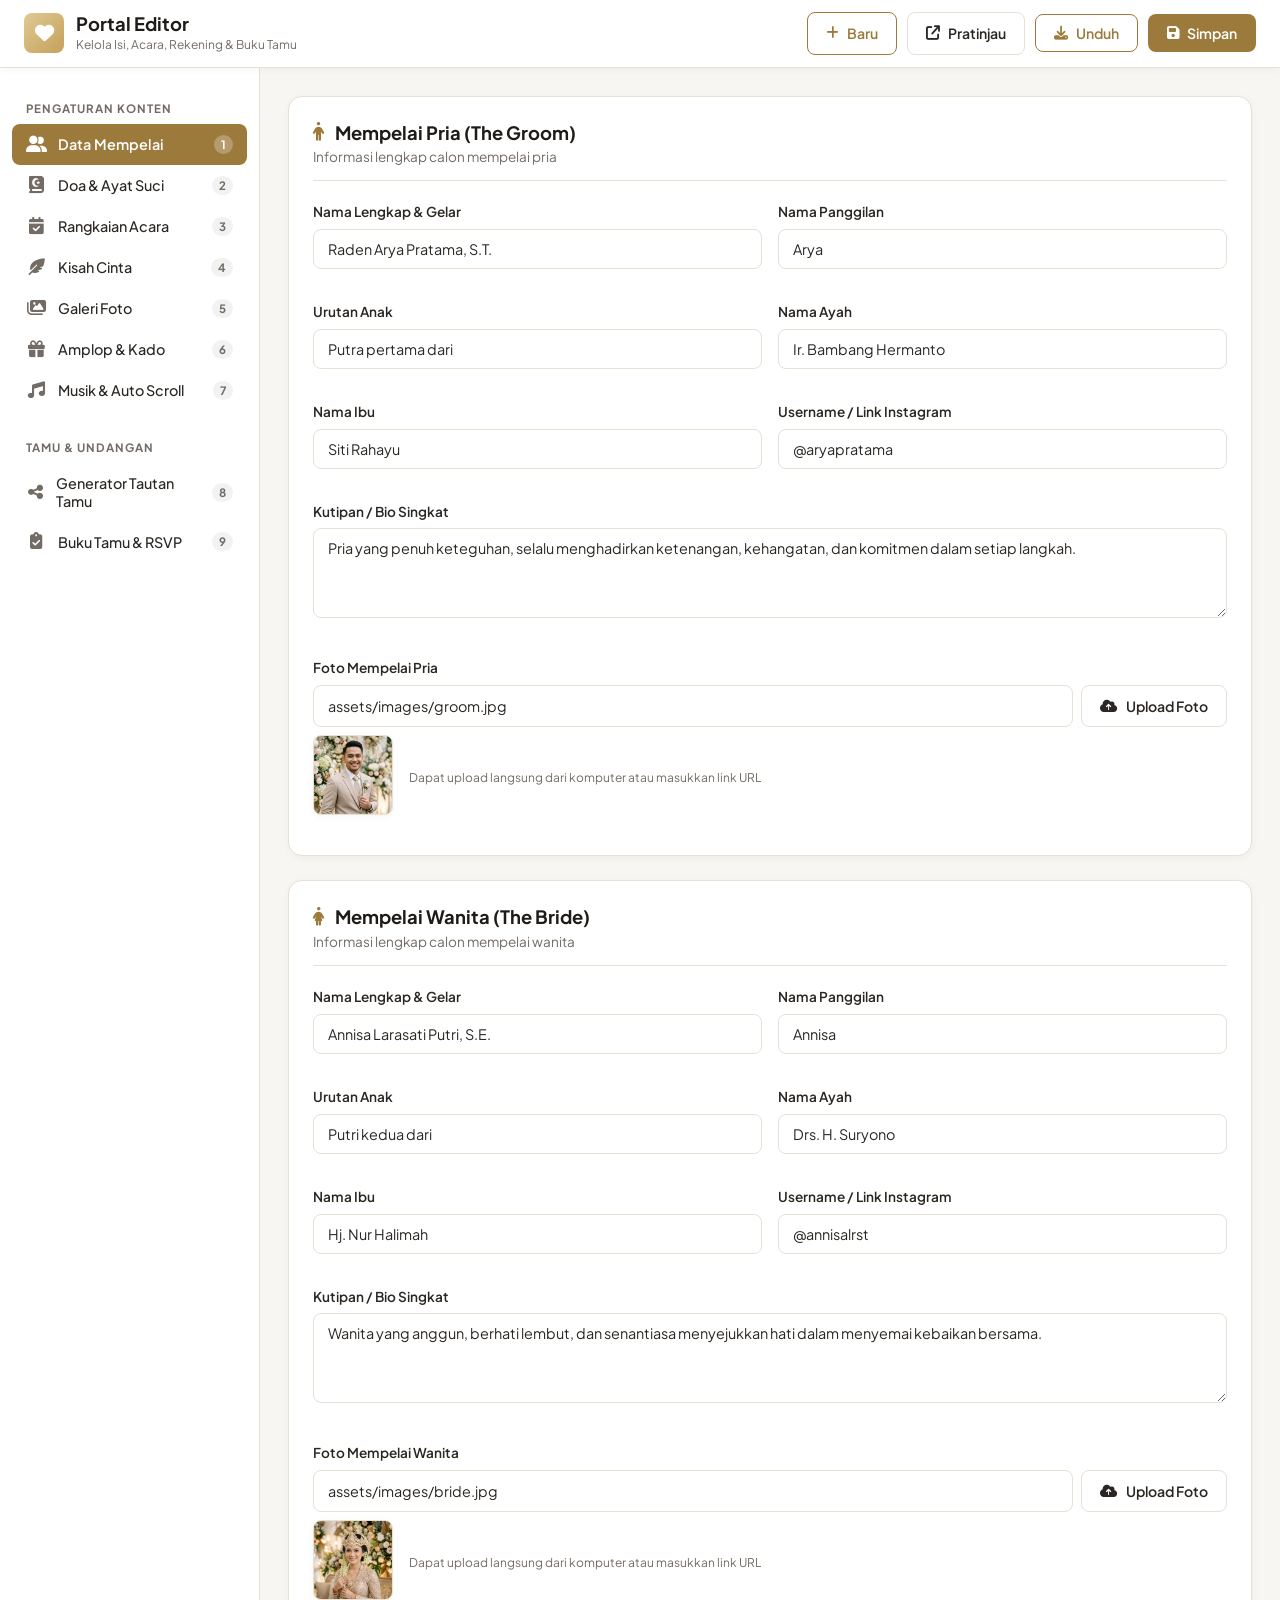
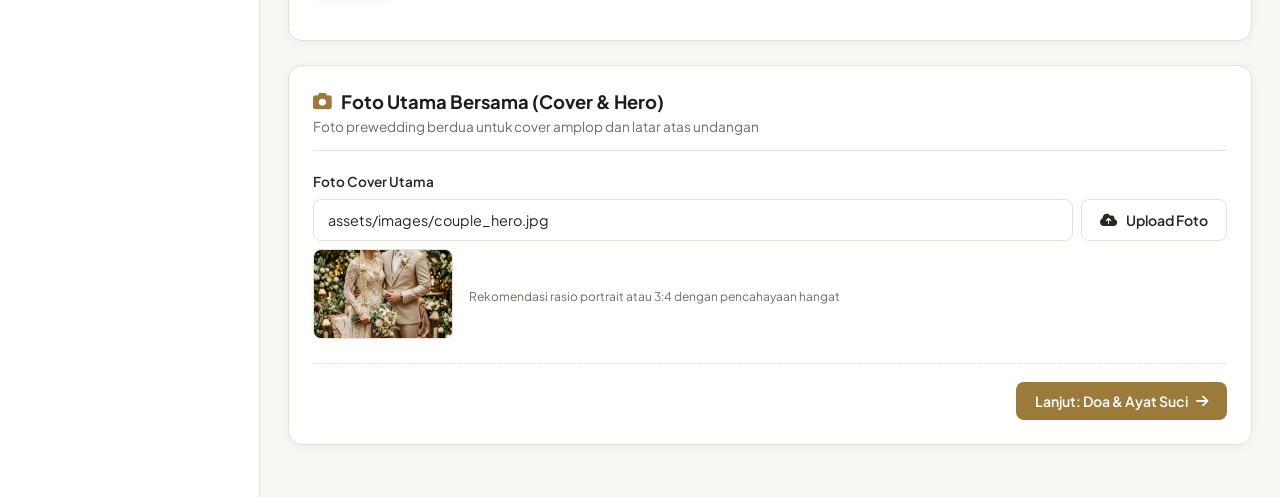
==== admin.html @ 085d49cf "feat: implement SaaS registration page daftar.html with live preview" ====
<!DOCTYPE html>
<html lang="id">
<head>
  <meta charset="UTF-8">
  <meta name="viewport" content="width=device-width, initial-scale=1.0, maximum-scale=1.0, user-scalable=no, viewport-fit=cover">
  <title>Portal Editor Undangan Digital - Admin Dashboard</title>
  <meta name="description" content="Portal khusus untuk mengedit isi, foto, tanggal, rekening, dan mengelola tamu undangan digital pernikahan.">
  <meta name="theme-color" content="#9C7A3C">
  <meta name="mobile-web-app-capable" content="yes">
  <meta name="apple-mobile-web-app-capable" content="yes">
  <meta name="apple-mobile-web-app-status-bar-style" content="default">
  <meta name="apple-mobile-web-app-title" content="Admin Undangan">
  <link rel="icon" type="image/svg+xml" href="assets/images/pwa-icon.svg">
  <link rel="apple-touch-icon" href="assets/images/pwa-icon.svg">
  
  <!-- Google Fonts -->
  <link rel="preconnect" href="https://fonts.googleapis.com">
  <link rel="preconnect" href="https://fonts.gstatic.com" crossorigin>
  <link href="https://fonts.googleapis.com/css2?family=Plus+Jakarta+Sans:wght@400;500;600;700&family=Playfair+Display:ital,wght@0,600;0,700;1,400&display=swap" rel="stylesheet">
  
  <!-- Font Awesome Icons -->
  <link rel="stylesheet" href="https://cdnjs.cloudflare.com/ajax/libs/font-awesome/6.4.0/css/all.min.css">
  
  <!-- Admin Stylesheet -->
  <link rel="stylesheet" href="css/admin.css">
</head>
<body>

  <!-- ====================================================================
       TOP NAVBAR
       ==================================================================== -->
  <header class="admin-navbar">
    <div class="navbar-left">
      <button type="button" id="btn-toggle-sidebar" class="btn-hamburger" title="Buka Menu Navigasi" aria-label="Buka Menu Navigasi">
        <i class="fa-solid fa-bars"></i>
      </button>
      <div class="brand-wrapper">
        <div class="brand-icon">
          <i class="fa-solid fa-heart"></i>
        </div>
        <div class="brand-text-wrap">
          <h1 class="brand-title">Portal Editor</h1>
          <div class="brand-subtitle">Kelola Isi, Acara, Rekening & Buku Tamu</div>
        </div>
      </div>
    </div>

    <div class="nav-actions">
      <a href="daftar.html" class="btn btn-outline-primary" title="Daftar Pengguna Baru / Buat Undangan Baru">
        <i class="fa-solid fa-plus"></i>
        <span class="btn-text">Baru</span>
      </a>
      <a href="index.html" target="_blank" class="btn btn-secondary" title="Buka Undangan di Tab Baru">
        <i class="fa-solid fa-arrow-up-right-from-square"></i>
        <span class="btn-text">Pratinjau</span>
      </a>
      <button type="button" id="btn-download-config" class="btn btn-outline-primary" title="Unduh Berkas config.js">
        <i class="fa-solid fa-download"></i>
        <span class="btn-text">Unduh</span>
      </button>
      <button type="button" id="btn-save-all" class="btn btn-primary" title="Simpan Perubahan">
        <i class="fa-solid fa-floppy-disk"></i>
        <span>Simpan</span>
      </button>
    </div>
  </header>

  <!-- ====================================================================
       MOBILE ACTIVE TAB BAR (QUICK NAVIGATOR & MENU TRIGGER)
       ==================================================================== -->
  <div class="mobile-section-bar">
    <button type="button" class="mobile-nav-btn prev" id="mobile-nav-prev" title="Bagian Sebelumnya" aria-label="Bagian Sebelumnya">
      <i class="fa-solid fa-chevron-left"></i>
    </button>
    <button type="button" class="mobile-current-tab-trigger" id="mobile-current-tab-trigger" title="Ketuk untuk membuka menu navigasi lengkap">
      <div class="mobile-tab-category" id="mobile-tab-category">Pengaturan Konten</div>
      <div class="mobile-tab-title-line">
        <i id="mobile-tab-icon" class="fa-solid fa-user-group text-primary"></i>
        <span class="mobile-tab-title" id="mobile-tab-title">Data Mempelai</span>
        <span class="mobile-tab-step-badge" id="mobile-tab-step">1 / 9</span>
        <i class="fa-solid fa-chevron-down mobile-caret"></i>
      </div>
    </button>
    <button type="button" class="mobile-nav-btn next" id="mobile-nav-next" title="Bagian Selanjutnya" aria-label="Bagian Selanjutnya">
      <i class="fa-solid fa-chevron-right"></i>
    </button>
  </div>

  <!-- BACKDROP UNTUK DRAWER MOBILE -->
  <div id="sidebar-backdrop" class="sidebar-backdrop"></div>

  <!-- ====================================================================
       MAIN LAYOUT
       ==================================================================== -->
  <div class="admin-layout">
    
    <!-- SIDEBAR NAVIGATION (DESKTOP SIDEBAR / MOBILE DRAWER) -->
    <aside class="admin-sidebar" id="admin-sidebar">
      <div class="sidebar-mobile-header">
        <div class="sidebar-mobile-title-wrap">
          <div class="brand-icon-sm">
            <i class="fa-solid fa-heart"></i>
          </div>
          <div>
            <div class="sidebar-drawer-title">Menu Portal Editor</div>
            <div class="sidebar-drawer-sub">Pilih bagian yang ingin diedit</div>
          </div>
        </div>
        <button type="button" id="btn-close-sidebar" class="btn-close-sidebar" aria-label="Tutup Menu">
          <i class="fa-solid fa-xmark"></i>
        </button>
      </div>

      <div class="sidebar-scrollable-content">
        <div class="sidebar-heading">Pengaturan Konten</div>
        <button type="button" class="nav-tab-btn active" data-tab="tab-mempelai" data-category="Pengaturan Konten" data-title="Data Mempelai" data-icon="fa-user-group" data-step="1 / 9">
          <i class="fa-solid fa-user-group"></i>
          <span>Data Mempelai</span>
          <span class="tab-index-badge">1</span>
        </button>
        <button type="button" class="nav-tab-btn" data-tab="tab-ayat" data-category="Pengaturan Konten" data-title="Doa & Ayat Suci" data-icon="fa-book-quran" data-step="2 / 9">
          <i class="fa-solid fa-book-quran"></i>
          <span>Doa & Ayat Suci</span>
          <span class="tab-index-badge">2</span>
        </button>
        <button type="button" class="nav-tab-btn" data-tab="tab-acara" data-category="Pengaturan Konten" data-title="Rangkaian Acara" data-icon="fa-calendar-check" data-step="3 / 9">
          <i class="fa-solid fa-calendar-check"></i>
          <span>Rangkaian Acara</span>
          <span class="tab-index-badge">3</span>
        </button>
        <button type="button" class="nav-tab-btn" data-tab="tab-cerita" data-category="Pengaturan Konten" data-title="Kisah Cinta" data-icon="fa-feather-pointed" data-step="4 / 9">
          <i class="fa-solid fa-feather-pointed"></i>
          <span>Kisah Cinta</span>
          <span class="tab-index-badge">4</span>
        </button>
        <button type="button" class="nav-tab-btn" data-tab="tab-galeri" data-category="Pengaturan Konten" data-title="Galeri Foto" data-icon="fa-images" data-step="5 / 9">
          <i class="fa-solid fa-images"></i>
          <span>Galeri Foto</span>
          <span class="tab-index-badge">5</span>
        </button>
        <button type="button" class="nav-tab-btn" data-tab="tab-hadiah" data-category="Pengaturan Konten" data-title="Amplop & Kado" data-icon="fa-gift" data-step="6 / 9">
          <i class="fa-solid fa-gift"></i>
          <span>Amplop & Kado</span>
          <span class="tab-index-badge">6</span>
        </button>
        <button type="button" class="nav-tab-btn" data-tab="tab-musik" data-category="Pengaturan Konten" data-title="Musik & Auto Scroll" data-icon="fa-music" data-step="7 / 9">
          <i class="fa-solid fa-music"></i>
          <span>Musik & Auto Scroll</span>
          <span class="tab-index-badge">7</span>
        </button>

        <div class="sidebar-heading" style="margin-top: 16px;">Tamu & Undangan</div>
        <button type="button" class="nav-tab-btn" data-tab="tab-tamu" data-category="Tamu & Undangan" data-title="Generator Tautan Tamu" data-icon="fa-share-nodes" data-step="8 / 9">
          <i class="fa-solid fa-share-nodes"></i>
          <span>Generator Tautan Tamu</span>
          <span class="tab-index-badge">8</span>
        </button>
        <button type="button" class="nav-tab-btn" data-tab="tab-rsvp" data-category="Tamu & Undangan" data-title="Buku Tamu & RSVP" data-icon="fa-clipboard-check" data-step="9 / 9">
          <i class="fa-solid fa-clipboard-check"></i>
          <span>Buku Tamu & RSVP</span>
          <span class="tab-index-badge">9</span>
        </button>
      </div>
    </aside>

    <!-- CONTENT PANES -->
    <main class="admin-content">

      <!-- ==============================================================
           TAB 1: DATA MEMPELAI
           ============================================================== -->
      <section id="tab-mempelai" class="tab-pane active">
        <div class="admin-card">
          <div class="card-header">
            <div>
              <h2 class="card-title"><i class="fa-solid fa-person"></i> Mempelai Pria (The Groom)</h2>
              <p class="card-desc">Informasi lengkap calon mempelai pria</p>
            </div>
          </div>
          <div class="form-grid">
            <div class="form-group">
              <label class="form-label">Nama Lengkap & Gelar</label>
              <input type="text" id="groom-fullName" class="form-control" placeholder="Contoh: Raden Arya Pratama, S.T.">
            </div>
            <div class="form-group">
              <label class="form-label">Nama Panggilan</label>
              <input type="text" id="groom-shortName" class="form-control" placeholder="Contoh: Arya">
            </div>
            <div class="form-group">
              <label class="form-label">Urutan Anak</label>
              <input type="text" id="groom-childOrder" class="form-control" placeholder="Contoh: Putra pertama dari">
            </div>
            <div class="form-group">
              <label class="form-label">Nama Ayah</label>
              <input type="text" id="groom-fatherName" class="form-control" placeholder="Contoh: Ir. Bambang Hermanto">
            </div>
            <div class="form-group">
              <label class="form-label">Nama Ibu</label>
              <input type="text" id="groom-motherName" class="form-control" placeholder="Contoh: Siti Rahayu">
            </div>
            <div class="form-group">
              <label class="form-label">Username / Link Instagram</label>
              <input type="text" id="groom-instagramHandle" class="form-control" placeholder="Contoh: @aryapratama">
            </div>
            <div class="form-group col-span-2">
              <label class="form-label">Kutipan / Bio Singkat</label>
              <textarea id="groom-bio" class="form-control" placeholder="Tuliskan deskripsi atau kutipan pribadi mempelai pria..."></textarea>
            </div>
            <div class="form-group col-span-2">
              <label class="form-label">Foto Mempelai Pria</label>
              <div style="display: flex; gap: 8px; margin-bottom: 8px;">
                <input type="text" id="groom-photo" class="form-control" placeholder="assets/images/groom.jpg">
                <label class="btn btn-secondary" style="cursor: pointer; white-space: nowrap;">
                  <i class="fa-solid fa-cloud-arrow-up"></i> Upload Foto
                  <input type="file" accept="image/*" class="file-uploader-input" data-target-input="groom-photo" data-target-preview="preview-groom-photo" style="display: none;">
                </label>
              </div>
              <div class="image-preview-wrapper">
                <img id="preview-groom-photo" src="" alt="Pratinjau Groom" class="image-preview">
                <span class="form-hint">Dapat upload langsung dari komputer atau masukkan link URL</span>
              </div>
            </div>
          </div>
        </div>

        <div class="admin-card">
          <div class="card-header">
            <div>
              <h2 class="card-title"><i class="fa-solid fa-person-dress"></i> Mempelai Wanita (The Bride)</h2>
              <p class="card-desc">Informasi lengkap calon mempelai wanita</p>
            </div>
          </div>
          <div class="form-grid">
            <div class="form-group">
              <label class="form-label">Nama Lengkap & Gelar</label>
              <input type="text" id="bride-fullName" class="form-control" placeholder="Contoh: Annisa Larasati Putri, S.E.">
            </div>
            <div class="form-group">
              <label class="form-label">Nama Panggilan</label>
              <input type="text" id="bride-shortName" class="form-control" placeholder="Contoh: Annisa">
            </div>
            <div class="form-group">
              <label class="form-label">Urutan Anak</label>
              <input type="text" id="bride-childOrder" class="form-control" placeholder="Contoh: Putri kedua dari">
            </div>
            <div class="form-group">
              <label class="form-label">Nama Ayah</label>
              <input type="text" id="bride-fatherName" class="form-control" placeholder="Contoh: Drs. H. Suryono">
            </div>
            <div class="form-group">
              <label class="form-label">Nama Ibu</label>
              <input type="text" id="bride-motherName" class="form-control" placeholder="Contoh: Hj. Nur Halimah">
            </div>
            <div class="form-group">
              <label class="form-label">Username / Link Instagram</label>
              <input type="text" id="bride-instagramHandle" class="form-control" placeholder="Contoh: @annisalrst">
            </div>
            <div class="form-group col-span-2">
              <label class="form-label">Kutipan / Bio Singkat</label>
              <textarea id="bride-bio" class="form-control" placeholder="Tuliskan deskripsi atau kutipan pribadi mempelai wanita..."></textarea>
            </div>
            <div class="form-group col-span-2">
              <label class="form-label">Foto Mempelai Wanita</label>
              <div style="display: flex; gap: 8px; margin-bottom: 8px;">
                <input type="text" id="bride-photo" class="form-control" placeholder="assets/images/bride.jpg">
                <label class="btn btn-secondary" style="cursor: pointer; white-space: nowrap;">
                  <i class="fa-solid fa-cloud-arrow-up"></i> Upload Foto
                  <input type="file" accept="image/*" class="file-uploader-input" data-target-input="bride-photo" data-target-preview="preview-bride-photo" style="display: none;">
                </label>
              </div>
              <div class="image-preview-wrapper">
                <img id="preview-bride-photo" src="" alt="Pratinjau Bride" class="image-preview">
                <span class="form-hint">Dapat upload langsung dari komputer atau masukkan link URL</span>
              </div>
            </div>
          </div>
        </div>

        <div class="admin-card">
          <div class="card-header">
            <div>
              <h2 class="card-title"><i class="fa-solid fa-camera"></i> Foto Utama Bersama (Cover & Hero)</h2>
              <p class="card-desc">Foto prewedding berdua untuk cover amplop dan latar atas undangan</p>
            </div>
          </div>
          <div class="form-group">
            <label class="form-label">Foto Cover Utama</label>
            <div style="display: flex; gap: 8px; margin-bottom: 8px;">
              <input type="text" id="heroPhoto" class="form-control" placeholder="assets/images/couple_hero.jpg">
              <label class="btn btn-secondary" style="cursor: pointer; white-space: nowrap;">
                <i class="fa-solid fa-cloud-arrow-up"></i> Upload Foto
                <input type="file" accept="image/*" class="file-uploader-input" data-target-input="heroPhoto" data-target-preview="preview-hero-photo" style="display: none;">
              </label>
            </div>
            <div class="image-preview-wrapper">
              <img id="preview-hero-photo" src="" alt="Pratinjau Cover" class="image-preview" style="width: 140px; height: 90px;">
              <span class="form-hint">Rekomendasi rasio portrait atau 3:4 dengan pencahayaan hangat</span>
            </div>
          </div>
          <div class="tab-wizard-footer">
            <div></div>
            <button type="button" class="btn btn-primary btn-wizard-next" onclick="goToAdminTab('tab-ayat')">
              <span>Lanjut: Doa & Ayat Suci</span>
              <i class="fa-solid fa-arrow-right"></i>
            </button>
          </div>
        </div>
      </section>

      <!-- ==============================================================
           TAB 2: DOA & AYAT SUCI
           ============================================================== -->
      <section id="tab-ayat" class="tab-pane">
        <div class="admin-card">
          <div class="card-header">
            <div>
              <h2 class="card-title"><i class="fa-solid fa-book-quran"></i> Kutipan / Ayat Suci</h2>
              <p class="card-desc">Teks ayat suci Al-Qur'an atau kutipan doa pernikahan</p>
            </div>
          </div>
          <div class="form-group">
            <label class="form-label">Teks Kaligrafi / Arab</label>
            <textarea id="quote-arabic" class="form-control" style="font-family: 'Amiri', serif; font-size: 1.15rem; direction: rtl; min-height: 110px;" placeholder="Tuliskan ayat dalam bahasa Arab..."></textarea>
          </div>
          <div class="form-group">
            <label class="form-label">Terjemahan Bahasa Indonesia</label>
            <textarea id="quote-translation" class="form-control" style="min-height: 100px;" placeholder="Tuliskan terjemahan ayat..."></textarea>
          </div>
          <div class="form-group">
            <label class="form-label">Sumber Kutipan / Nama Surat & Ayat</label>
            <input type="text" id="quote-source" class="form-control" placeholder="Contoh: QS. Ar-Rum Ayat 21">
          </div>
          <div class="tab-wizard-footer">
            <button type="button" class="btn btn-secondary" onclick="goToAdminTab('tab-mempelai')">
              <i class="fa-solid fa-arrow-left"></i>
              <span>Data Mempelai</span>
            </button>
            <button type="button" class="btn btn-primary btn-wizard-next" onclick="goToAdminTab('tab-acara')">
              <span>Lanjut: Rangkaian Acara</span>
              <i class="fa-solid fa-arrow-right"></i>
            </button>
          </div>
        </div>
      </section>

      <!-- ==============================================================
           TAB 3: RANGKAIAN ACARA
           ============================================================== -->
      <section id="tab-acara" class="tab-pane">
        <!-- Target Countdown -->
        <div class="admin-card">
          <div class="card-header">
            <div>
              <h2 class="card-title"><i class="fa-solid fa-hourglass-half"></i> Waktu Target Hitung Mundur (Countdown)</h2>
              <p class="card-desc">Pilih tanggal dan waktu mulainya akad nikah</p>
            </div>
          </div>
          <div class="form-group">
            <label class="form-label">Tanggal & Jam Acara Utama (YYYY-MM-DDTHH:mm:ss)</label>
            <input type="datetime-local" id="targetDate" class="form-control">
            <span class="form-hint">Jam hitung mundur di halaman undangan akan otomatis menghitung mundur ke tanggal ini.</span>
          </div>
        </div>

        <!-- Daftar Acara (Akad & Resepsi) -->
        <div class="admin-card">
          <div class="card-header">
            <div>
              <h2 class="card-title"><i class="fa-solid fa-calendar-days"></i> Rangkaian Acara Pernikahan</h2>
              <p class="card-desc">Atur jadwal Akad Nikah, Resepsi, atau sesi lainnya</p>
            </div>
            <button type="button" class="btn btn-secondary btn-sm" id="btn-add-event">
              <i class="fa-solid fa-plus"></i> Tambah Acara
            </button>
          </div>

          <div id="events-edit-list">
            <!-- Rendered by js/admin.js -->
          </div>

          <div class="tab-wizard-footer">
            <button type="button" class="btn btn-secondary" onclick="goToAdminTab('tab-ayat')">
              <i class="fa-solid fa-arrow-left"></i>
              <span>Doa & Ayat Suci</span>
            </button>
            <button type="button" class="btn btn-primary btn-wizard-next" onclick="goToAdminTab('tab-cerita')">
              <span>Lanjut: Kisah Cinta</span>
              <i class="fa-solid fa-arrow-right"></i>
            </button>
          </div>
        </div>
      </section>

      <!-- ==============================================================
           TAB 4: KISAH CINTA (LOVE STORY)
           ============================================================== -->
      <section id="tab-cerita" class="tab-pane">
        <div class="admin-card">
          <div class="card-header">
            <div>
              <h2 class="card-title"><i class="fa-solid fa-feather-pointed"></i> Perjalanan Cinta (Love Story)</h2>
              <p class="card-desc">Momen-momen berharga kedua mempelai dari awal bertemu hingga pelaminan</p>
            </div>
            <button type="button" class="btn btn-secondary btn-sm" id="btn-add-story">
              <i class="fa-solid fa-plus"></i> Tambah Momen
            </button>
          </div>

          <div id="story-edit-list">
            <!-- Rendered by js/admin.js -->
          </div>

          <div class="tab-wizard-footer">
            <button type="button" class="btn btn-secondary" onclick="goToAdminTab('tab-acara')">
              <i class="fa-solid fa-arrow-left"></i>
              <span>Rangkaian Acara</span>
            </button>
            <button type="button" class="btn btn-primary btn-wizard-next" onclick="goToAdminTab('tab-galeri')">
              <span>Lanjut: Galeri Foto</span>
              <i class="fa-solid fa-arrow-right"></i>
            </button>
          </div>
        </div>
      </section>

      <!-- ==============================================================
           TAB 5: GALERI FOTO
           ============================================================== -->
      <section id="tab-galeri" class="tab-pane">
        <div class="admin-card">
          <div class="card-header">
            <div>
              <h2 class="card-title"><i class="fa-solid fa-images"></i> Galeri Momen Bahagia</h2>
              <p class="card-desc">Koleksi foto prewedding dan momen istimewa</p>
            </div>
            <button type="button" class="btn btn-secondary btn-sm" id="btn-add-gallery">
              <i class="fa-solid fa-plus"></i> Tambah Foto
            </button>
          </div>

          <div id="gallery-edit-list">
            <!-- Rendered by js/admin.js -->
          </div>

          <div class="tab-wizard-footer">
            <button type="button" class="btn btn-secondary" onclick="goToAdminTab('tab-cerita')">
              <i class="fa-solid fa-arrow-left"></i>
              <span>Kisah Cinta</span>
            </button>
            <button type="button" class="btn btn-primary btn-wizard-next" onclick="goToAdminTab('tab-hadiah')">
              <span>Lanjut: Amplop & Kado</span>
              <i class="fa-solid fa-arrow-right"></i>
            </button>
          </div>
        </div>
      </section>

      <!-- ==============================================================
           TAB 6: AMPLOP & KADO DIGITAL
           ============================================================== -->
      <section id="tab-hadiah" class="tab-pane">

        <!-- PENGATURAN QRIS -->
        <div class="admin-card">
          <div class="card-header">
            <div>
              <h2 class="card-title"><i class="fa-solid fa-qrcode"></i> Pengaturan Amplop Digital QRIS</h2>
              <p class="card-desc">Tampilkan kartu scan QRIS untuk transfer antar-bank & e-wallet</p>
            </div>
            <div style="display: flex; align-items: center; gap: 8px;">
              <input type="checkbox" id="qris-enable" style="width: 18px; height: 18px; cursor: pointer;">
              <label for="qris-enable" style="font-size: 0.9rem; font-weight: 600; cursor: pointer;">Aktifkan QRIS</label>
            </div>
          </div>
          <div class="form-grid">
            <div class="form-group">
              <label class="form-label">Nama Akun / Merchant QRIS</label>
              <input type="text" id="qris-accountName" class="form-control" placeholder="Contoh: Raden Arya & Annisa">
            </div>
            <div class="form-group">
              <label class="form-label">Nomor NMID / Merchant ID (Opsional)</label>
              <input type="text" id="qris-nmid" class="form-control" placeholder="Contoh: ID1020261220999">
            </div>
            <div class="form-group col-span-2">
              <label class="form-label">Gambar Barcode QRIS</label>
              <div style="display: flex; gap: 8px; margin-bottom: 8px;">
                <input type="text" id="qris-image" class="form-control" placeholder="assets/images/qris.svg">
                <label class="btn btn-secondary" style="cursor: pointer; white-space: nowrap;">
                  <i class="fa-solid fa-cloud-arrow-up"></i> Upload Gambar QRIS
                  <input type="file" accept="image/*" class="file-uploader-input" data-target-input="qris-image" data-target-preview="preview-qris-image" style="display: none;">
                </label>
              </div>
              <div class="image-preview-wrapper">
                <img id="preview-qris-image" src="" alt="Pratinjau QRIS" class="image-preview" style="width: 100px; height: 140px; object-fit: contain; background: #FFF; padding: 4px;">
                <span class="form-hint">Dapat upload file gambar barcode QRIS Anda (PNG, JPG, SVG)</span>
              </div>
            </div>
          </div>
        </div>

        <div class="admin-card">
          <div class="card-header">
            <div>
              <h2 class="card-title"><i class="fa-solid fa-money-bill-transfer"></i> Rekening Bank & Dompet Digital</h2>
              <p class="card-desc">Daftar rekening untuk amplop digital tanda kasih</p>
            </div>
            <button type="button" class="btn btn-secondary btn-sm" id="btn-add-bank">
              <i class="fa-solid fa-plus"></i> Tambah Rekening
            </button>
          </div>

          <div class="form-group">
            <label class="form-label">Teks Pengantar Tanda Kasih</label>
            <textarea id="gift-introText" class="form-control" placeholder="Tuliskan kata pengantar amplop digital..."></textarea>
          </div>

          <div id="bank-edit-list">
            <!-- Rendered by js/admin.js -->
          </div>
        </div>

        <div class="admin-card">
          <div class="card-header">
            <div>
              <h2 class="card-title"><i class="fa-solid fa-box-open"></i> Pengiriman Hadiah Fisik</h2>
              <p class="card-desc">Alamat rumah untuk tamu yang ingin mengirimkan kado fisik</p>
            </div>
          </div>
          <div class="form-grid">
            <div class="form-group">
              <label class="form-label">Nama Penerima</label>
              <input type="text" id="gift-recipientName" class="form-control" placeholder="Contoh: Arya & Annisa">
            </div>
            <div class="form-group">
              <label class="form-label">Nomor WhatsApp / Telepon</label>
              <input type="text" id="gift-phone" class="form-control" placeholder="Contoh: +62 812-3456-7890">
            </div>
            <div class="form-group col-span-2">
              <label class="form-label">Alamat Lengkap Pengiriman</label>
              <textarea id="gift-address" class="form-control" placeholder="Tuliskan alamat lengkap beserta kode pos..."></textarea>
            </div>
          </div>
          <div class="tab-wizard-footer">
            <button type="button" class="btn btn-secondary" onclick="goToAdminTab('tab-galeri')">
              <i class="fa-solid fa-arrow-left"></i>
              <span>Galeri Foto</span>
            </button>
            <button type="button" class="btn btn-primary btn-wizard-next" onclick="goToAdminTab('tab-musik')">
              <span>Lanjut: Musik Latar</span>
              <i class="fa-solid fa-arrow-right"></i>
            </button>
          </div>
        </div>
      </section>

      <!-- ==============================================================
           TAB 7: MUSIK LATAR
           ============================================================== -->
      <section id="tab-musik" class="tab-pane">
        <div class="admin-card">
          <div class="card-header">
            <div>
              <h2 class="card-title"><i class="fa-solid fa-compact-disc"></i> Pengaturan Musik Latar</h2>
              <p class="card-desc">Lagu yang otomatis berputar saat tamu membuka undangan</p>
            </div>
          </div>
          <div class="form-group">
            <label class="form-label">Judul Lagu & Nama Musisi</label>
            <input type="text" id="music-title" class="form-control" placeholder="Contoh: Satu Shaf Di Belakangku - Arvian Dwi">
          </div>
          <div class="form-group">
            <label class="form-label">Lokasi Berkas Audio MP3 / URL</label>
            <input type="text" id="music-audioFile" class="form-control" placeholder="assets/audio/satu_shaf_di_belakangku.mp3">
            <span class="form-hint">Letakkan file .mp3 di folder assets/audio/ lalu masukkan jalurnya di sini.</span>
          </div>
          <div style="margin-top: 16px;">
            <audio id="admin-audio-preview" controls style="width: 100%; max-width: 480px;">
              <source id="admin-audio-source" src="" type="audio/mpeg">
              Browser Anda tidak mendukung audio HTML5.
            </audio>
          </div>
        </div>

        <!-- PENGATURAN KECEPATAN AUTO SCROLL -->
        <div class="admin-card">
          <div class="card-header">
            <div>
              <h2 class="card-title"><i class="fa-solid fa-angles-down"></i> Pengaturan Auto Scroll Undangan</h2>
              <p class="card-desc">Atur laju gulir otomatis saat tamu membaca undangan di smartphone atau desktop</p>
            </div>
          </div>

          <!-- Toggle Mulai Otomatis -->
          <div style="display: flex; align-items: center; justify-content: space-between; background: #FAF7F2; padding: 14px 18px; border-radius: var(--radius-sm); border: 1px solid var(--border-color); margin-bottom: 22px;">
            <div>
              <div style="font-weight: 600; font-size: 0.95rem; color: var(--dark);">Mulai Otomatis saat Buka Undangan</div>
              <div style="font-size: 0.8rem; color: var(--text-muted); margin-top: 2px;">Auto-scroll langsung berjalan begitu tamu menekan tombol "Buka Undangan"</div>
            </div>
            <label class="switch">
              <input type="checkbox" id="autoscroll-autostart" checked>
              <span class="switch-slider"></span>
            </label>
          </div>

          <!-- Slider Kecepatan -->
          <div class="form-group">
            <div style="display: flex; justify-content: space-between; align-items: baseline; margin-bottom: 8px;">
              <label class="form-label" style="margin-bottom: 0;">Kecepatan Gulir Halaman</label>
              <div style="display: flex; align-items: center; gap: 8px;">
                <span id="autoscroll-speed-badge" class="badge badge-success" style="font-size: 0.92rem; padding: 4px 10px; font-weight: 700;">2.8x</span>
                <span id="autoscroll-speed-desc" style="font-size: 0.82rem; color: var(--text-muted);">(Lincah & Nyaman)</span>
              </div>
            </div>

            <div style="display: flex; align-items: center; gap: 14px; margin-top: 10px;">
              <span style="font-size: 0.8rem; color: var(--text-muted); font-weight: 600;">1.0x (Santai)</span>
              <input type="range" id="autoscroll-speed-slider" min="1.0" max="5.0" step="0.2" value="2.8" style="flex: 1; height: 8px; cursor: pointer; accent-color: var(--primary);">
              <span style="font-size: 0.8rem; color: var(--text-muted); font-weight: 600;">5.0x (Kilat)</span>
            </div>

            <div style="display: flex; align-items: center; gap: 10px; margin-top: 14px;">
              <input type="number" id="autoscroll-speed-input" class="form-control" min="1.0" max="6.0" step="0.1" value="2.8" style="max-width: 120px;">
              <span class="form-hint" style="margin-top: 0;">Nilai kecepatan gulir (standar rekomendasi: 2.5x - 3.2x).</span>
            </div>
          </div>

          <!-- Preset Pilihan Cepat -->
          <div style="margin-top: 20px;">
            <label class="form-label" style="font-size: 0.82rem; margin-bottom: 8px;">Pilihan Cepat (Preset):</label>
            <div style="display: flex; flex-wrap: wrap; gap: 8px;">
              <button type="button" class="btn btn-secondary btn-sm btn-speed-preset" data-speed="1.4">
                🐢 Santai (1.4x)
              </button>
              <button type="button" class="btn btn-secondary btn-sm btn-speed-preset" data-speed="2.0">
                🚶 Sedang (2.0x)
              </button>
              <button type="button" class="btn btn-secondary btn-sm btn-speed-preset" data-speed="2.8">
                ⭐ Lincah / Rekomendasi (2.8x)
              </button>
              <button type="button" class="btn btn-secondary btn-sm btn-speed-preset" data-speed="3.6">
                ⚡ Cepat (3.6x)
              </button>
              <button type="button" class="btn btn-secondary btn-sm btn-speed-preset" data-speed="4.8">
                🚀 Kilat (4.8x)
              </button>
            </div>
          </div>

          <div class="tab-wizard-footer">
            <button type="button" class="btn btn-secondary" onclick="goToAdminTab('tab-hadiah')">
              <i class="fa-solid fa-arrow-left"></i>
              <span>Amplop & Kado</span>
            </button>
            <button type="button" class="btn btn-primary btn-wizard-next" onclick="goToAdminTab('tab-tamu')">
              <span>Lanjut: Generator Tamu</span>
              <i class="fa-solid fa-arrow-right"></i>
            </button>
          </div>
        </div>
      </section>

      <!-- ==============================================================
           TAB 8: GENERATOR TAUTAN TAMU & WHATSAPP BLAST
           ============================================================== -->
      <section id="tab-tamu" class="tab-pane">
        <div class="guest-generator-card">
          <h2 class="card-title" style="margin-bottom: 8px;">
            <i class="fa-brands fa-whatsapp text-success"></i> Generator Undangan & Teks WhatsApp
          </h2>
          <p class="card-desc" style="margin-bottom: 20px;">
            Ketikkan nama tamu, lalu salin tautan personal atau langsung kirim pesan undangan santun via WhatsApp!
          </p>

          <div class="form-grid">
            <div class="form-group">
              <label class="form-label">Nama Tamu / Keluarga</label>
              <input type="text" id="gen-guest-name" class="form-control" placeholder="Contoh: Bpk. Bambang & Keluarga" value="Bpk. Dimas Setiawan & Partner">
            </div>
            <div class="form-group">
              <label class="form-label">Nomor WhatsApp Tamu (Opsional)</label>
              <input type="text" id="gen-guest-phone" class="form-control" placeholder="Contoh: 08123456789 atau 628123456789">
            </div>
            <div class="form-group col-span-2">
              <label class="form-label">Tautan Khusus Tamu (Otomatis)</label>
              <div class="input-action-group">
                <input type="text" id="gen-guest-link" class="form-control" readonly>
                <button type="button" id="btn-copy-guest-link" class="btn btn-secondary">
                  <i class="fa-regular fa-copy"></i> Salin Link
                </button>
              </div>
            </div>
          </div>

          <label class="form-label" style="margin-top: 14px;">Pratinjau Teks Pesan WhatsApp</label>
          <div id="gen-message-preview" class="share-preview-box"></div>

          <div class="action-buttons-group">
            <button type="button" id="btn-copy-wa-text" class="btn btn-secondary">
              <i class="fa-regular fa-copy"></i> Salin Teks Pesan
            </button>
            <a id="btn-send-whatsapp" href="#" target="_blank" class="btn btn-primary" style="background: #25D366; border-color: #25D366;">
              <i class="fa-brands fa-whatsapp"></i> Buka & Kirim di WhatsApp
            </a>
          </div>

          <div class="tab-wizard-footer">
            <button type="button" class="btn btn-secondary" onclick="goToAdminTab('tab-musik')">
              <i class="fa-solid fa-arrow-left"></i>
              <span>Musik Latar</span>
            </button>
            <button type="button" class="btn btn-primary btn-wizard-next" onclick="goToAdminTab('tab-rsvp')">
              <span>Lanjut: Buku Tamu & RSVP</span>
              <i class="fa-solid fa-arrow-right"></i>
            </button>
          </div>
        </div>
      </section>

      <!-- ==============================================================
           TAB 9: BUKU TAMU & RSVP
           ============================================================== -->
      <section id="tab-rsvp" class="tab-pane">
        <div class="admin-card">
          <div class="card-header">
            <div>
              <h2 class="card-title"><i class="fa-solid fa-clipboard-check"></i> Daftar Doa Restu & Kehadiran Tamu</h2>
              <p class="card-desc">Konfirmasi kehadiran yang dikirimkan oleh para tamu melalui website</p>
            </div>
            <div style="display: flex; flex-wrap: wrap; gap: 8px;">
              <button type="button" id="btn-sync-sheets" class="btn btn-secondary btn-sm" title="Tarik ucapan terbaru langsung dari Google Spreadsheet">
                <i class="fa-solid fa-arrows-rotate"></i> Sinkron Spreadsheet
              </button>
              <a href="https://docs.google.com/spreadsheets/d/1aij0iuzvTOaQBd1M-dYVz_AG0CEqG5K28dv1AZc1LtM/edit?gid=0#gid=0" target="_blank" class="btn btn-secondary btn-sm" title="Buka Google Sheets di tab baru">
                <i class="fa-solid fa-arrow-up-right-from-square"></i> Buka Sheets
              </a>
              <button type="button" id="btn-export-wishes" class="btn btn-secondary btn-sm">
                <i class="fa-solid fa-file-export"></i> Ekspor Data
              </button>
              <button type="button" id="btn-clear-wishes" class="btn btn-danger btn-sm">
                <i class="fa-solid fa-trash-can"></i> Hapus Semua
              </button>
            </div>
          </div>

          <!-- Counter Kehadiran -->
          <div class="rsvp-counter-grid">
            <div class="rsvp-counter-card hadir">
              <div id="count-hadir" class="rsvp-count-num">0</div>
              <div class="rsvp-count-label">HADIR</div>
            </div>
            <div class="rsvp-counter-card ragu">
              <div id="count-ragu" class="rsvp-count-num">0</div>
              <div class="rsvp-count-label">MASIH RAGU</div>
            </div>
            <div class="rsvp-counter-card tidak">
              <div id="count-tidak" class="rsvp-count-num">0</div>
              <div class="rsvp-count-label">TIDAK HADIR</div>
            </div>
          </div>

          <!-- Tabel Ucapan -->
          <div class="table-responsive">
            <table class="rsvp-table">
              <thead>
                <tr>
                  <th>Nama Tamu</th>
                  <th>Kehadiran</th>
                  <th>Pesan & Doa</th>
                  <th>Waktu</th>
                  <th>Aksi</th>
                </tr>
              </thead>
              <tbody id="rsvp-table-body">
                <!-- Rendered by js/admin.js -->
              </tbody>
            </table>
          </div>

          <div class="tab-wizard-footer">
            <button type="button" class="btn btn-secondary" onclick="goToAdminTab('tab-tamu')">
              <i class="fa-solid fa-arrow-left"></i>
              <span>Generator Tamu</span>
            </button>
            <button type="button" class="btn btn-primary btn-wizard-next" onclick="document.getElementById('btn-save-all').click()">
              <i class="fa-solid fa-floppy-disk"></i>
              <span>Simpan Semua Perubahan</span>
            </button>
          </div>
        </div>
      </section>

    </main>
  </div>

  <!-- Toast Notification -->
  <div id="admin-toast" class="admin-toast">
    <i class="fa-solid fa-circle-check"></i>
    <span id="admin-toast-text">Perubahan berhasil disimpan!</span>
  </div>

  <!-- Scripts -->
  <script src="config.js"></script>
  <script src="js/admin.js"></script>
</body>
</html>
---- css/admin.css ----
/* ====================================================================
   PORTAL ADMIN & EDITOR UNDANGAN DIGITAL
   Styling Dashboard Modern, Bersih, dan Responsif
   ==================================================================== */

:root {
  --primary: #9C7A3C;
  --primary-hover: #83652E;
  --primary-light: #F4ECE0;
  
  --dark: #1E1B18;
  --dark-surface: #282420;
  --gray-bg: #F8F6F2;
  --card-bg: #FFFFFF;
  --border-color: #E6E0D5;
  
  --text-main: #2A2622;
  --text-muted: #736C64;
  --text-white: #FFFFFF;
  
  --success: #2E7D32;
  --success-light: #E8F5E9;
  --danger: #D32F2F;
  --danger-light: #FFEBEE;
  
  --shadow-sm: 0 2px 8px rgba(0, 0, 0, 0.04);
  --shadow-md: 0 6px 20px rgba(0, 0, 0, 0.08);
  --radius-sm: 8px;
  --radius-md: 14px;
  --radius-lg: 20px;
}

*, *::before, *::after {
  box-sizing: border-box;
  margin: 0;
  padding: 0;
}

body {
  font-family: 'Plus Jakarta Sans', -apple-system, BlinkMacSystemFont, 'Segoe UI', Roboto, sans-serif;
  background-color: var(--gray-bg);
  color: var(--text-main);
  line-height: 1.6;
  min-height: 100vh;
  display: flex;
  flex-direction: column;
}

/* ====================================================================
   TOP NAVBAR
   ==================================================================== */
.admin-navbar {
  position: sticky;
  top: 0;
  z-index: 100;
  background: #FFFFFF;
  border-bottom: 1px solid var(--border-color);
  padding: 12px 24px;
  display: flex;
  align-items: center;
  justify-content: space-between;
  box-shadow: var(--shadow-sm);
}

.navbar-left {
  display: flex;
  align-items: center;
  gap: 12px;
}

.btn-hamburger {
  display: none;
  align-items: center;
  justify-content: center;
  width: 38px;
  height: 38px;
  border-radius: var(--radius-sm);
  background: var(--gray-bg);
  border: 1px solid var(--border-color);
  color: var(--dark);
  font-size: 1.15rem;
  cursor: pointer;
  transition: all 0.2s ease;
  flex-shrink: 0;
}

.btn-hamburger:hover {
  background: var(--primary-light);
  color: var(--primary);
  border-color: var(--primary);
}

.btn-hamburger:active {
  transform: scale(0.92);
}

.brand-wrapper {
  display: flex;
  align-items: center;
  gap: 12px;
}

.brand-icon {
  width: 40px;
  height: 40px;
  border-radius: var(--radius-sm);
  background: linear-gradient(135deg, #DFCA95 0%, #C5A059 100%);
  display: flex;
  align-items: center;
  justify-content: center;
  color: #FFFFFF;
  font-size: 1.2rem;
  flex-shrink: 0;
}

.brand-title {
  font-size: 1.15rem;
  font-weight: 700;
  color: var(--dark);
  line-height: 1.2;
}

.brand-subtitle {
  font-size: 0.75rem;
  color: var(--text-muted);
}

.nav-actions {
  display: flex;
  align-items: center;
  gap: 10px;
}

/* Mobile Quick Navigator Bar (Hidden on desktop) */
.mobile-section-bar {
  display: none;
}

/* Sidebar Backdrop for Mobile Drawer */
.sidebar-backdrop {
  display: none;
}

/* Mobile Drawer Header (Hidden on desktop) */
.sidebar-mobile-header {
  display: none;
}

.btn {
  display: inline-flex;
  align-items: center;
  gap: 8px;
  padding: 9px 18px;
  border-radius: var(--radius-sm);
  font-family: inherit;
  font-size: 0.88rem;
  font-weight: 600;
  cursor: pointer;
  border: 1px solid transparent;
  transition: all 0.2s ease;
  text-decoration: none;
}

.btn-primary {
  background: var(--primary);
  color: #FFFFFF;
}

.btn-primary:hover {
  background: var(--primary-hover);
  box-shadow: 0 4px 12px rgba(156, 122, 60, 0.3);
}

.btn-secondary {
  background: #FFFFFF;
  border-color: var(--border-color);
  color: var(--text-main);
}

.btn-secondary:hover {
  background: var(--primary-light);
  border-color: var(--primary);
  color: var(--primary-hover);
}

.btn-outline-primary {
  background: transparent;
  border-color: var(--primary);
  color: var(--primary);
}

.btn-outline-primary:hover {
  background: var(--primary-light);
}

.btn-danger {
  background: var(--danger-light);
  color: var(--danger);
  border-color: rgba(211, 47, 47, 0.2);
}

.btn-danger:hover {
  background: var(--danger);
  color: #FFFFFF;
}

.btn-sm {
  padding: 6px 12px;
  font-size: 0.8rem;
}

/* ====================================================================
   LAYOUT: SIDEBAR + MAIN CONTENT
   ==================================================================== */
.admin-layout {
  display: flex;
  flex: 1;
  max-width: 1400px;
  width: 100%;
  margin: 0 auto;
}

.admin-sidebar {
  width: 260px;
  background: #FFFFFF;
  border-right: 1px solid var(--border-color);
  padding: 20px 12px;
  display: flex;
  flex-direction: column;
  gap: 6px;
  flex-shrink: 0;
}

.sidebar-heading {
  font-size: 0.72rem;
  font-weight: 700;
  text-transform: uppercase;
  color: var(--text-muted);
  letter-spacing: 1px;
  padding: 12px 14px 6px;
}

.nav-tab-btn {
  display: flex;
  align-items: center;
  gap: 12px;
  width: 100%;
  padding: 11px 14px;
  background: transparent;
  border: none;
  border-radius: var(--radius-sm);
  color: var(--text-main);
  font-family: inherit;
  font-size: 0.9rem;
  font-weight: 500;
  text-align: left;
  cursor: pointer;
  transition: all 0.2s ease;
}

.nav-tab-btn i {
  font-size: 1.05rem;
  color: var(--text-muted);
  width: 20px;
  text-align: center;
}

.nav-tab-btn:hover {
  background: var(--primary-light);
  color: var(--primary);
}

.nav-tab-btn:hover i {
  color: var(--primary);
}

.nav-tab-btn.active {
  background: var(--primary);
  color: #FFFFFF;
  font-weight: 600;
}

.nav-tab-btn.active i {
  color: #FFFFFF;
}

.admin-content {
  flex: 1;
  padding: 28px;
  max-width: 1080px;
}

/* Tab Content Visibility */
.tab-pane {
  display: none;
  animation: fadeIn 0.3s ease;
}

.tab-pane.active {
  display: block;
}

.nav-tab-btn .tab-index-badge {
  margin-left: auto;
  font-size: 0.72rem;
  font-weight: 700;
  background: rgba(0, 0, 0, 0.05);
  color: var(--text-muted);
  padding: 2px 7px;
  border-radius: 10px;
}

.nav-tab-btn.active .tab-index-badge {
  background: rgba(255, 255, 255, 0.25);
  color: #FFFFFF;
}

/* ====================================================================
   SWITCH TOGGLE COMPONENT
   ==================================================================== */
.switch {
  position: relative;
  display: inline-block;
  width: 48px;
  height: 26px;
  flex-shrink: 0;
}

.switch input {
  opacity: 0;
  width: 0;
  height: 0;
}

.switch-slider {
  position: absolute;
  cursor: pointer;
  top: 0;
  left: 0;
  right: 0;
  bottom: 0;
  background-color: #D1D5DB;
  transition: 0.3s ease;
  border-radius: 34px;
}

.switch-slider::before {
  position: absolute;
  content: "";
  height: 20px;
  width: 20px;
  left: 3px;
  bottom: 3px;
  background-color: #FFFFFF;
  transition: 0.3s ease;
  border-radius: 50%;
  box-shadow: 0 2px 5px rgba(0, 0, 0, 0.2);
}

.switch input:checked + .switch-slider {
  background-color: var(--primary);
}

.switch input:checked + .switch-slider::before {
  transform: translateX(22px);
}

/* ====================================================================
   CARDS & FORM CONTROLS
   ==================================================================== */
.admin-card {
  background: var(--card-bg);
  border: 1px solid var(--border-color);
  border-radius: var(--radius-md);
  padding: 24px;
  margin-bottom: 24px;
  box-shadow: var(--shadow-sm);
}

.card-header {
  display: flex;
  align-items: flex-start;
  justify-content: space-between;
  margin-bottom: 20px;
  padding-bottom: 14px;
  border-bottom: 1px solid var(--border-color);
  gap: 12px;
}

.card-header > div:first-child {
  display: flex;
  flex-direction: column;
  align-items: flex-start;
  gap: 3px;
  flex: 1;
}

.card-title {
  font-size: 1.15rem;
  font-weight: 700;
  color: var(--dark);
  display: flex;
  align-items: center;
  gap: 10px;
  line-height: 1.3;
}

.card-title i {
  color: var(--primary);
}

.card-desc {
  font-size: 0.85rem;
  color: var(--text-muted);
  line-height: 1.4;
  margin: 0;
}

.form-grid {
  display: grid;
  grid-template-columns: repeat(2, 1fr);
  gap: 16px;
}

.form-grid-1 {
  grid-template-columns: 1fr;
}

.form-group {
  margin-bottom: 16px;
}

.form-group.col-span-2 {
  grid-column: span 2;
}

.form-label {
  display: block;
  font-size: 0.85rem;
  font-weight: 600;
  color: var(--text-main);
  margin-bottom: 6px;
}

.form-control {
  width: 100%;
  padding: 10px 14px;
  font-family: inherit;
  font-size: 0.9rem;
  color: var(--text-main);
  background: #FFFFFF;
  border: 1px solid var(--border-color);
  border-radius: var(--radius-sm);
  transition: all 0.2s ease;
}

.form-control:focus {
  outline: none;
  border-color: var(--primary);
  box-shadow: 0 0 0 3px rgba(156, 122, 60, 0.15);
}

textarea.form-control {
  resize: vertical;
  min-height: 90px;
}

.form-hint {
  font-size: 0.75rem;
  color: var(--text-muted);
  margin-top: 4px;
}

/* ====================================================================
   IMAGE PREVIEW THUMBNAILS
   ==================================================================== */
.image-preview-wrapper {
  display: flex;
  align-items: center;
  gap: 16px;
  margin-top: 8px;
}

.image-preview {
  width: 80px;
  height: 80px;
  border-radius: var(--radius-sm);
  object-fit: cover;
  border: 1px solid var(--border-color);
  box-shadow: var(--shadow-sm);
}

/* ====================================================================
   DYNAMIC LIST ITEM (EVENTS, STORY, GALLERY, GIFTS)
   ==================================================================== */
.item-box {
  background: var(--gray-bg);
  border: 1px solid var(--border-color);
  border-radius: var(--radius-sm);
  padding: 18px;
  margin-bottom: 16px;
  position: relative;
}

.item-box-top {
  display: flex;
  align-items: center;
  justify-content: space-between;
  margin-bottom: 14px;
}

.item-box-title {
  font-size: 0.95rem;
  font-weight: 700;
  color: var(--dark);
}

/* ====================================================================
   WHATSAPP GUEST LINK GENERATOR CARD
   ==================================================================== */
.guest-generator-card {
  background: linear-gradient(135deg, #FFFFFF 0%, var(--primary-light) 100%);
  border: 1px solid var(--primary);
  border-radius: var(--radius-md);
  padding: 24px;
  margin-bottom: 24px;
}

.share-preview-box {
  background: #FFFFFF;
  border: 1px dashed var(--primary);
  border-radius: var(--radius-sm);
  padding: 16px;
  font-size: 0.88rem;
  line-height: 1.6;
  white-space: pre-wrap;
  margin: 16px 0;
  color: var(--text-main);
}

.input-action-group {
  display: flex;
  gap: 8px;
  align-items: center;
}

.action-buttons-group {
  display: flex;
  gap: 10px;
  flex-wrap: wrap;
}

/* ====================================================================
   RSVP COUNTER & TABLE
   ==================================================================== */
.rsvp-counter-grid {
  display: grid;
  grid-template-columns: repeat(3, 1fr);
  gap: 14px;
  margin-bottom: 24px;
}

.rsvp-counter-card {
  padding: 16px;
  border-radius: var(--radius-sm);
  text-align: center;
}

.rsvp-counter-card.hadir {
  background: var(--success-light);
  color: var(--success);
}

.rsvp-counter-card.ragu {
  background: #FFF8E1;
  color: #F57F17;
}

.rsvp-counter-card.tidak {
  background: var(--danger-light);
  color: var(--danger);
}

.rsvp-count-num {
  font-size: 1.8rem;
  font-weight: 700;
  line-height: 1.1;
}

.rsvp-count-label {
  font-size: 0.78rem;
  font-weight: 600;
  margin-top: 4px;
}

.table-responsive {
  width: 100%;
  overflow-x: auto;
  -webkit-overflow-scrolling: touch;
  border-radius: var(--radius-sm);
  border: 1px solid var(--border-color);
}

.rsvp-table {
  width: 100%;
  border-collapse: collapse;
  font-size: 0.88rem;
}

.rsvp-table th,
.rsvp-table td {
  padding: 12px 14px;
  text-align: left;
  border-bottom: 1px solid var(--border-color);
}

.rsvp-table th {
  background: var(--gray-bg);
  font-weight: 700;
  color: var(--text-muted);
  font-size: 0.78rem;
  text-transform: uppercase;
  letter-spacing: 0.5px;
}

.badge {
  display: inline-block;
  padding: 4px 10px;
  border-radius: 9999px;
  font-size: 0.75rem;
  font-weight: 600;
}

.badge-success {
  background: var(--success-light);
  color: var(--success);
}

.badge-danger {
  background: var(--danger-light);
  color: var(--danger);
}

.badge-warning {
  background: #FFF8E1;
  color: #F57F17;
}

/* Toast */
.admin-toast {
  position: fixed;
  bottom: 24px;
  right: 24px;
  background: var(--dark);
  color: #FFFFFF;
  padding: 14px 24px;
  border-radius: var(--radius-sm);
  font-size: 0.9rem;
  font-weight: 500;
  box-shadow: var(--shadow-md);
  z-index: 99999;
  display: flex;
  align-items: center;
  gap: 12px;
  transform: translateY(100px);
  opacity: 0;
  transition: all 0.3s ease;
}

.admin-toast.show {
  transform: translateY(0);
  opacity: 1;
}

.admin-toast.success {
  border-left: 4px solid var(--success);
}

.admin-toast.error {
  border-left: 4px solid var(--danger);
}

/* ====================================================================
   WIZARD NAVIGATION FOOTER (STEPPER)
   ==================================================================== */
.tab-wizard-footer {
  display: flex;
  align-items: center;
  justify-content: space-between;
  gap: 12px;
  margin-top: 24px;
  padding-top: 18px;
  border-top: 1px dashed var(--border-color);
}

.btn-wizard-next {
  margin-left: auto;
}

/* ====================================================================
   RESPONSIVE DESIGN (TABLET & MOBILE UI/UX)
   ==================================================================== */

/* Tablet & Mobile (<= 900px) */
@media (max-width: 900px) {
  /* Show Hamburger Button */
  .btn-hamburger {
    display: inline-flex;
  }

  .admin-navbar {
    position: sticky;
    top: 0;
    z-index: 100;
    padding: calc(10px + env(safe-area-inset-top, 0px)) 16px 10px;
  }

  /* Show Mobile Quick Navigator Bar */
  .mobile-section-bar {
    display: flex;
    align-items: center;
    justify-content: space-between;
    padding: 8px 12px;
    background: #FFFFFF;
    border-bottom: 1px solid var(--border-color);
    position: sticky;
    top: 62px;
    z-index: 90;
    box-shadow: 0 3px 10px rgba(0, 0, 0, 0.04);
  }

  .mobile-nav-btn {
    width: 38px;
    height: 38px;
    border-radius: 50%;
    border: 1px solid var(--border-color);
    background: var(--gray-bg);
    color: var(--text-main);
    display: inline-flex;
    align-items: center;
    justify-content: center;
    cursor: pointer;
    font-size: 0.9rem;
    flex-shrink: 0;
    transition: all 0.2s ease;
  }

  .mobile-nav-btn:hover {
    background: var(--primary-light);
    color: var(--primary);
    border-color: var(--primary);
  }

  .mobile-nav-btn:active {
    transform: scale(0.92);
  }

  .mobile-current-tab-trigger {
    flex: 1;
    margin: 0 10px;
    background: var(--gray-bg);
    border: 1px solid var(--border-color);
    border-radius: 12px;
    padding: 6px 12px;
    text-align: center;
    cursor: pointer;
    display: flex;
    flex-direction: column;
    align-items: center;
    justify-content: center;
    transition: all 0.2s ease;
    font-family: inherit;
  }

  .mobile-current-tab-trigger:hover,
  .mobile-current-tab-trigger:active {
    background: #F4ECE0;
    border-color: var(--primary);
  }

  .mobile-tab-category {
    font-size: 0.65rem;
    font-weight: 700;
    text-transform: uppercase;
    letter-spacing: 0.8px;
    color: var(--primary);
    margin-bottom: 2px;
  }

  .mobile-tab-title-line {
    display: flex;
    align-items: center;
    justify-content: center;
    gap: 6px;
    width: 100%;
  }

  .mobile-tab-title {
    font-size: 0.92rem;
    font-weight: 700;
    color: var(--dark);
    white-space: nowrap;
    overflow: hidden;
    text-overflow: ellipsis;
    max-width: 180px;
  }

  .mobile-tab-step-badge {
    font-size: 0.65rem;
    font-weight: 700;
    background: #E7D7B5;
    color: #8E6D2F;
    padding: 2px 7px;
    border-radius: 10px;
    flex-shrink: 0;
  }

  .mobile-caret {
    font-size: 0.72rem;
    color: var(--text-muted);
    margin-left: 2px;
  }

  /* Backdrop for Mobile Drawer */
  .sidebar-backdrop {
    display: block;
    position: fixed;
    inset: 0;
    background: rgba(23, 21, 19, 0.55);
    z-index: 998;
    opacity: 0;
    pointer-events: none;
    transition: opacity 0.3s ease;
    backdrop-filter: blur(3px);
    -webkit-backdrop-filter: blur(3px);
  }

  .sidebar-backdrop.active {
    opacity: 1;
    pointer-events: auto;
  }

  /* Off-Canvas Sidebar Drawer */
  .admin-sidebar {
    position: fixed;
    top: 0;
    left: 0;
    bottom: 0;
    width: 320px;
    max-width: 86vw;
    background: #FFFFFF;
    z-index: 999;
    transform: translateX(-100%);
    transition: transform 0.32s cubic-bezier(0.16, 1, 0.3, 1);
    box-shadow: none;
    display: flex;
    flex-direction: column;
    padding: 0;
    border-right: 1px solid var(--border-color);
    overflow: hidden;
  }

  .admin-sidebar.open {
    transform: translateX(0);
    box-shadow: 12px 0 45px rgba(0, 0, 0, 0.3);
  }

  .sidebar-mobile-header {
    display: flex;
    align-items: center;
    justify-content: space-between;
    padding: 16px 18px;
    border-bottom: 1px solid var(--border-color);
    background: var(--gray-bg);
    flex-shrink: 0;
  }

  .sidebar-mobile-title-wrap {
    display: flex;
    align-items: center;
    gap: 10px;
  }

  .brand-icon-sm {
    width: 34px;
    height: 34px;
    border-radius: 8px;
    background: linear-gradient(135deg, #DFCA95 0%, #C5A059 100%);
    display: flex;
    align-items: center;
    justify-content: center;
    color: #FFFFFF;
    font-size: 1rem;
    flex-shrink: 0;
  }

  .sidebar-drawer-title {
    font-size: 0.95rem;
    font-weight: 700;
    color: var(--dark);
    line-height: 1.2;
  }

  .sidebar-drawer-sub {
    font-size: 0.72rem;
    color: var(--text-muted);
  }

  .btn-close-sidebar {
    width: 36px;
    height: 36px;
    border-radius: 50%;
    border: 1px solid var(--border-color);
    background: #FFFFFF;
    color: var(--text-muted);
    cursor: pointer;
    display: flex;
    align-items: center;
    justify-content: center;
    font-size: 1.15rem;
    transition: all 0.2s ease;
  }

  .btn-close-sidebar:hover {
    background: var(--danger-light);
    color: var(--danger);
  }

  .btn-close-sidebar:active {
    transform: scale(0.92);
  }

  .sidebar-scrollable-content {
    flex: 1;
    overflow-y: auto;
    -webkit-overflow-scrolling: touch;
    padding: 14px 12px 35px;
  }

  .sidebar-heading {
    display: block;
    font-size: 0.72rem;
    font-weight: 700;
    text-transform: uppercase;
    color: var(--text-muted);
    letter-spacing: 1px;
    padding: 12px 14px 6px;
  }

  .nav-tab-btn {
    width: 100%;
    border-radius: var(--radius-sm);
    padding: 12px 14px;
    font-size: 0.9rem;
    font-weight: 500;
    display: flex;
    align-items: center;
    gap: 12px;
    margin-bottom: 5px;
    background: transparent;
    color: var(--text-main);
    border: 1px solid transparent;
    text-align: left;
    white-space: normal;
  }

  .nav-tab-btn i {
    font-size: 1.05rem;
    width: 20px;
    text-align: center;
    color: var(--text-muted);
    flex-shrink: 0;
  }

  .nav-tab-btn:hover {
    background: var(--primary-light);
    color: var(--primary);
  }

  .nav-tab-btn:hover i {
    color: var(--primary);
  }

  .nav-tab-btn.active {
    background: var(--primary);
    color: #FFFFFF;
    font-weight: 600;
    box-shadow: 0 4px 12px rgba(156, 122, 60, 0.25);
  }

  .nav-tab-btn.active i {
    color: #FFFFFF;
  }

  .nav-tab-btn .tab-index-badge {
    margin-left: auto;
    font-size: 0.72rem;
    font-weight: 700;
    background: rgba(0, 0, 0, 0.06);
    color: var(--text-muted);
    padding: 2px 7px;
    border-radius: 10px;
  }

  .nav-tab-btn.active .tab-index-badge {
    background: rgba(255, 255, 255, 0.25);
    color: #FFFFFF;
  }

  /* Main Layout & Content */
  .admin-layout {
    flex-direction: column;
  }

  .admin-content {
    padding: 18px 14px 50px;
    max-width: 100%;
  }

  .form-grid {
    grid-template-columns: 1fr;
  }

  .form-group.col-span-2 {
    grid-column: span 1;
  }
}

/* Smartphone (<= 600px) */
@media (max-width: 600px) {
  .admin-navbar {
    padding: calc(8px + env(safe-area-inset-top, 0px)) 12px 8px;
  }

  .mobile-section-bar {
    top: 54px;
    padding: 6px 10px;
  }

  .brand-wrapper {
    gap: 8px;
  }

  .brand-icon {
    width: 32px;
    height: 32px;
    font-size: 0.95rem;
    border-radius: 6px;
  }

  .brand-title {
    font-size: 0.9rem;
    font-weight: 700;
  }

  .brand-subtitle {
    display: none;
  }

  .nav-actions {
    gap: 5px;
  }

  .nav-actions .btn {
    padding: 7px 10px;
    font-size: 0.78rem;
    gap: 5px;
    border-radius: 6px;
  }

  .admin-content {
    padding: 14px 10px 40px;
  }

  .admin-card {
    padding: 16px 12px;
    border-radius: 12px;
    margin-bottom: 14px;
  }

  /* Fix Card Header - Title on top, description underneath */
  .card-header {
    flex-direction: column;
    align-items: stretch;
    gap: 10px;
    margin-bottom: 14px;
    padding-bottom: 10px;
  }

  .card-header > div:first-child {
    width: 100%;
    display: flex;
    flex-direction: column;
    align-items: flex-start;
    gap: 2px;
  }

  .card-header > .btn,
  .card-header .btn {
    width: 100%;
    justify-content: center;
  }

  .card-title {
    font-size: 1.05rem;
    line-height: 1.3;
  }

  .card-desc {
    font-size: 0.78rem;
    line-height: 1.4;
    margin: 0;
    color: var(--text-muted);
  }

  .form-control {
    font-size: 16px; /* Mencegah auto-zoom di browser iOS saat input aktif */
    padding: 10px 12px;
    border-radius: 8px;
  }

  .form-label {
    font-size: 0.82rem;
  }

  .image-preview-wrapper {
    flex-direction: column;
    align-items: flex-start;
    gap: 10px;
    width: 100%;
  }

  .image-preview-wrapper > div {
    width: 100%;
  }

  .image-preview {
    width: 90px;
    height: 90px;
    border-radius: 10px;
  }

  .item-box {
    padding: 14px 12px;
    border-radius: 10px;
  }

  .item-box-top {
    flex-wrap: wrap;
    gap: 8px;
  }

  .item-box-title {
    font-size: 0.9rem;
    flex: 1;
  }

  .item-box-top .btn {
    width: auto;
  }

  .input-action-group {
    flex-direction: column;
    align-items: stretch;
    gap: 6px;
  }

  .input-action-group .btn {
    width: 100%;
    justify-content: center;
  }

  .action-buttons-group {
    flex-direction: column;
    gap: 8px;
  }

  .action-buttons-group .btn {
    width: 100%;
    justify-content: center;
  }

  .guest-generator-card {
    padding: 16px 12px;
  }

  .share-preview-box {
    padding: 12px;
    font-size: 0.82rem;
  }

  .rsvp-counter-grid {
    gap: 8px;
    margin-bottom: 16px;
  }

  .rsvp-counter-card {
    padding: 10px 4px;
    border-radius: 8px;
  }

  .rsvp-count-num {
    font-size: 1.35rem;
  }

  .rsvp-count-label {
    font-size: 0.65rem;
  }

  .rsvp-table th,
  .rsvp-table td {
    padding: 8px 10px;
    font-size: 0.78rem;
  }

  .tab-wizard-footer {
    flex-direction: column;
    gap: 8px;
  }

  .tab-wizard-footer .btn {
    width: 100%;
    justify-content: center;
    padding: 11px 14px;
  }

  .admin-toast {
    left: 12px;
    right: 12px;
    bottom: calc(12px + env(safe-area-inset-bottom, 0px));
    transform: translateY(120px);
    border-radius: 10px;
    font-size: 0.85rem;
    padding: 12px 18px;
    justify-content: center;
  }
}

/* Extra Small Mobile (<= 380px) */
@media (max-width: 380px) {
  .nav-actions .btn-text {
    display: none; /* Tampilkan ikon saja untuk tombol sekunder agar tidak terpotong */
  }

  .nav-actions .btn {
    padding: 7px 9px;
  }

  .mobile-tab-title {
    max-width: 130px;
    font-size: 0.86rem;
  }
}

@keyframes fadeIn {
  from { opacity: 0; transform: translateY(6px); }
  to { opacity: 1; transform: translateY(0); }
}
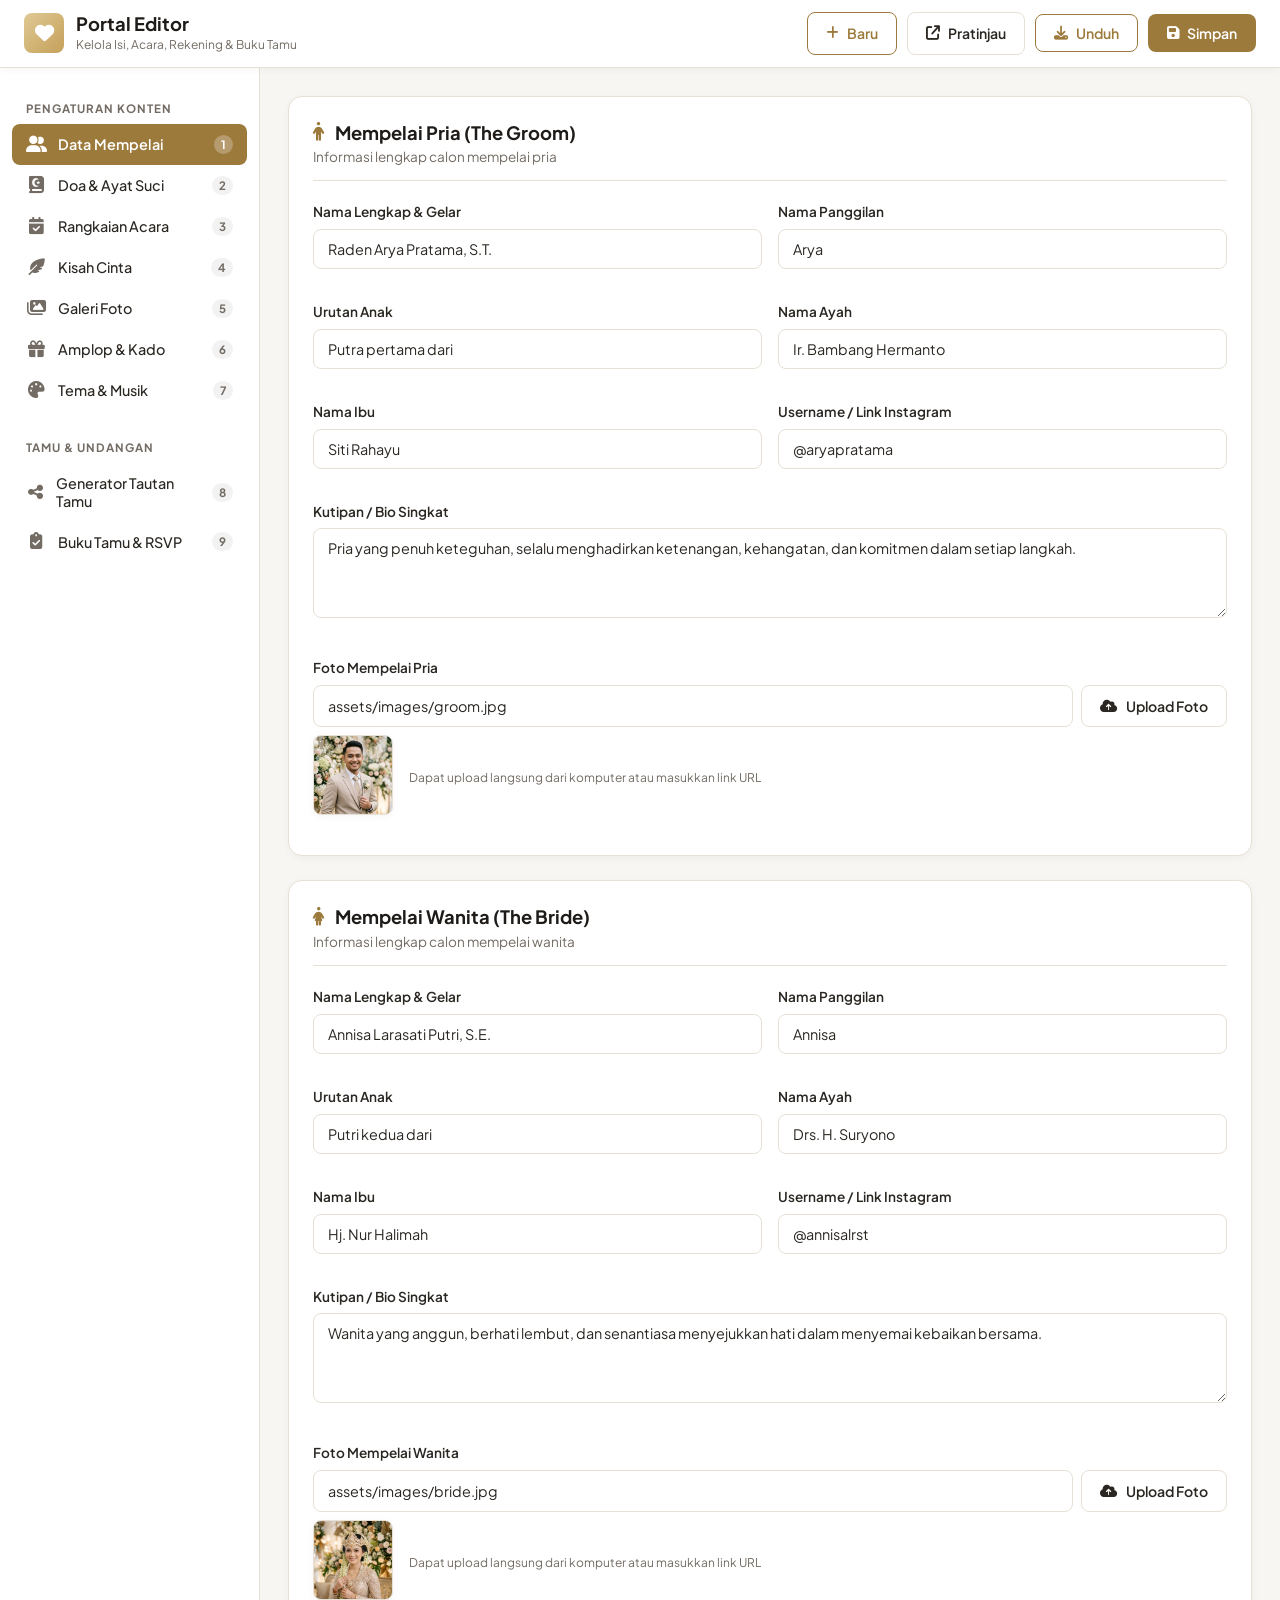
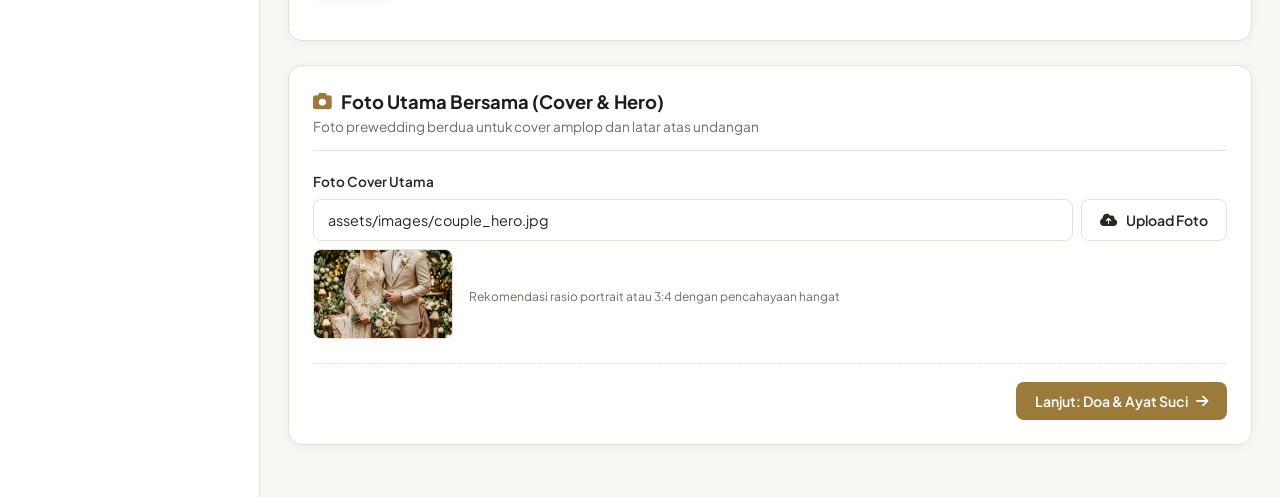
==== commit f5cba386: "feat: implement multi-theme system (Royal Champagne, Minimalist Sand, Emerald Botanical) with admin " ====
--- a/admin.html
+++ b/admin.html
@@ -50,7 +50,7 @@
         <i class="fa-solid fa-plus"></i>
         <span class="btn-text">Baru</span>
       </a>
-      <a href="index.html" target="_blank" class="btn btn-secondary" title="Buka Undangan di Tab Baru">
+      <a href="undangan.html" target="_blank" class="btn btn-secondary" title="Buka Undangan di Tab Baru">
         <i class="fa-solid fa-arrow-up-right-from-square"></i>
         <span class="btn-text">Pratinjau</span>
       </a>
@@ -143,9 +143,9 @@
           <span>Amplop & Kado</span>
           <span class="tab-index-badge">6</span>
         </button>
-        <button type="button" class="nav-tab-btn" data-tab="tab-musik" data-category="Pengaturan Konten" data-title="Musik & Auto Scroll" data-icon="fa-music" data-step="7 / 9">
-          <i class="fa-solid fa-music"></i>
-          <span>Musik & Auto Scroll</span>
+        <button type="button" class="nav-tab-btn" data-tab="tab-musik" data-category="Pengaturan Konten" data-title="Tema & Musik" data-icon="fa-palette" data-step="7 / 9">
+          <i class="fa-solid fa-palette"></i>
+          <span>Tema & Musik</span>
           <span class="tab-index-badge">7</span>
         </button>
 
@@ -554,9 +554,45 @@
       </section>
 
       <!-- ==============================================================
-           TAB 7: MUSIK LATAR
+           TAB 7: TEMA & MUSIK LATAR
            ============================================================== -->
       <section id="tab-musik" class="tab-pane">
+        <!-- PENGATURAN TEMA DESAIN UNDANGAN -->
+        <div class="admin-card">
+          <div class="card-header">
+            <div>
+              <h2 class="card-title"><i class="fa-solid fa-palette"></i> Pilihan Tema Desain Undangan</h2>
+              <p class="card-desc">Pilih tema palet warna eksklusif yang sesuai dengan konsep pernikahan Anda</p>
+            </div>
+          </div>
+          
+          <div class="theme-selection-grid" style="display: grid; grid-template-columns: repeat(auto-fit, minmax(200px, 1fr)); gap: 16px; margin-top: 10px;">
+            <!-- Tema 1 -->
+            <label class="theme-select-card" id="theme-card-champagne" style="border: 2px solid var(--primary); border-radius: 12px; padding: 14px; cursor: pointer; display: block; transition: all 0.2s ease; background: #FFF;">
+              <input type="radio" name="admin-theme" value="champagne" style="display: none;" checked>
+              <div style="height: 60px; border-radius: 8px; background: linear-gradient(135deg, #FAF7F2 0%, #E7D7B5 50%, #C5A059 100%); margin-bottom: 10px; border: 1px solid rgba(197,160,89,0.3);"></div>
+              <div style="font-weight: 700; font-size: 0.95rem; color: #222;">Royal Champagne</div>
+              <div style="font-size: 0.8rem; color: #777; margin-top: 2px;">Kemewahan klasik emas & champagne hangat (Default)</div>
+            </label>
+
+            <!-- Tema 2 -->
+            <label class="theme-select-card" id="theme-card-sand" style="border: 2px solid var(--border-color); border-radius: 12px; padding: 14px; cursor: pointer; display: block; transition: all 0.2s ease; background: #FFF;">
+              <input type="radio" name="admin-theme" value="sand" style="display: none;">
+              <div style="height: 60px; border-radius: 8px; background: linear-gradient(135deg, #FBF9F6 0%, #E6DDD4 50%, #9E8062 100%); margin-bottom: 10px; border: 1px solid rgba(158,128,98,0.3);"></div>
+              <div style="font-weight: 700; font-size: 0.95rem; color: #222;">Minimalist Sand & White</div>
+              <div style="font-size: 0.8rem; color: #777; margin-top: 2px;">Estetika modern linen & earth-toned taupe yang bersih</div>
+            </label>
+
+            <!-- Tema 3 -->
+            <label class="theme-select-card" id="theme-card-emerald" style="border: 2px solid var(--border-color); border-radius: 12px; padding: 14px; cursor: pointer; display: block; transition: all 0.2s ease; background: #FFF;">
+              <input type="radio" name="admin-theme" value="emerald" style="display: none;">
+              <div style="height: 60px; border-radius: 8px; background: linear-gradient(135deg, #F4F8F6 0%, #CCE5DB 50%, #20604A 100%); margin-bottom: 10px; border: 1px solid rgba(32,96,74,0.3);"></div>
+              <div style="font-weight: 700; font-size: 0.95rem; color: #222;">Emerald Botanical Gold</div>
+              <div style="font-size: 0.8rem; color: #777; margin-top: 2px;">Nuansa botanical hijau emerald kerajaan & sentuhan emas</div>
+            </label>
+          </div>
+        </div>
+
         <div class="admin-card">
           <div class="card-header">
             <div>
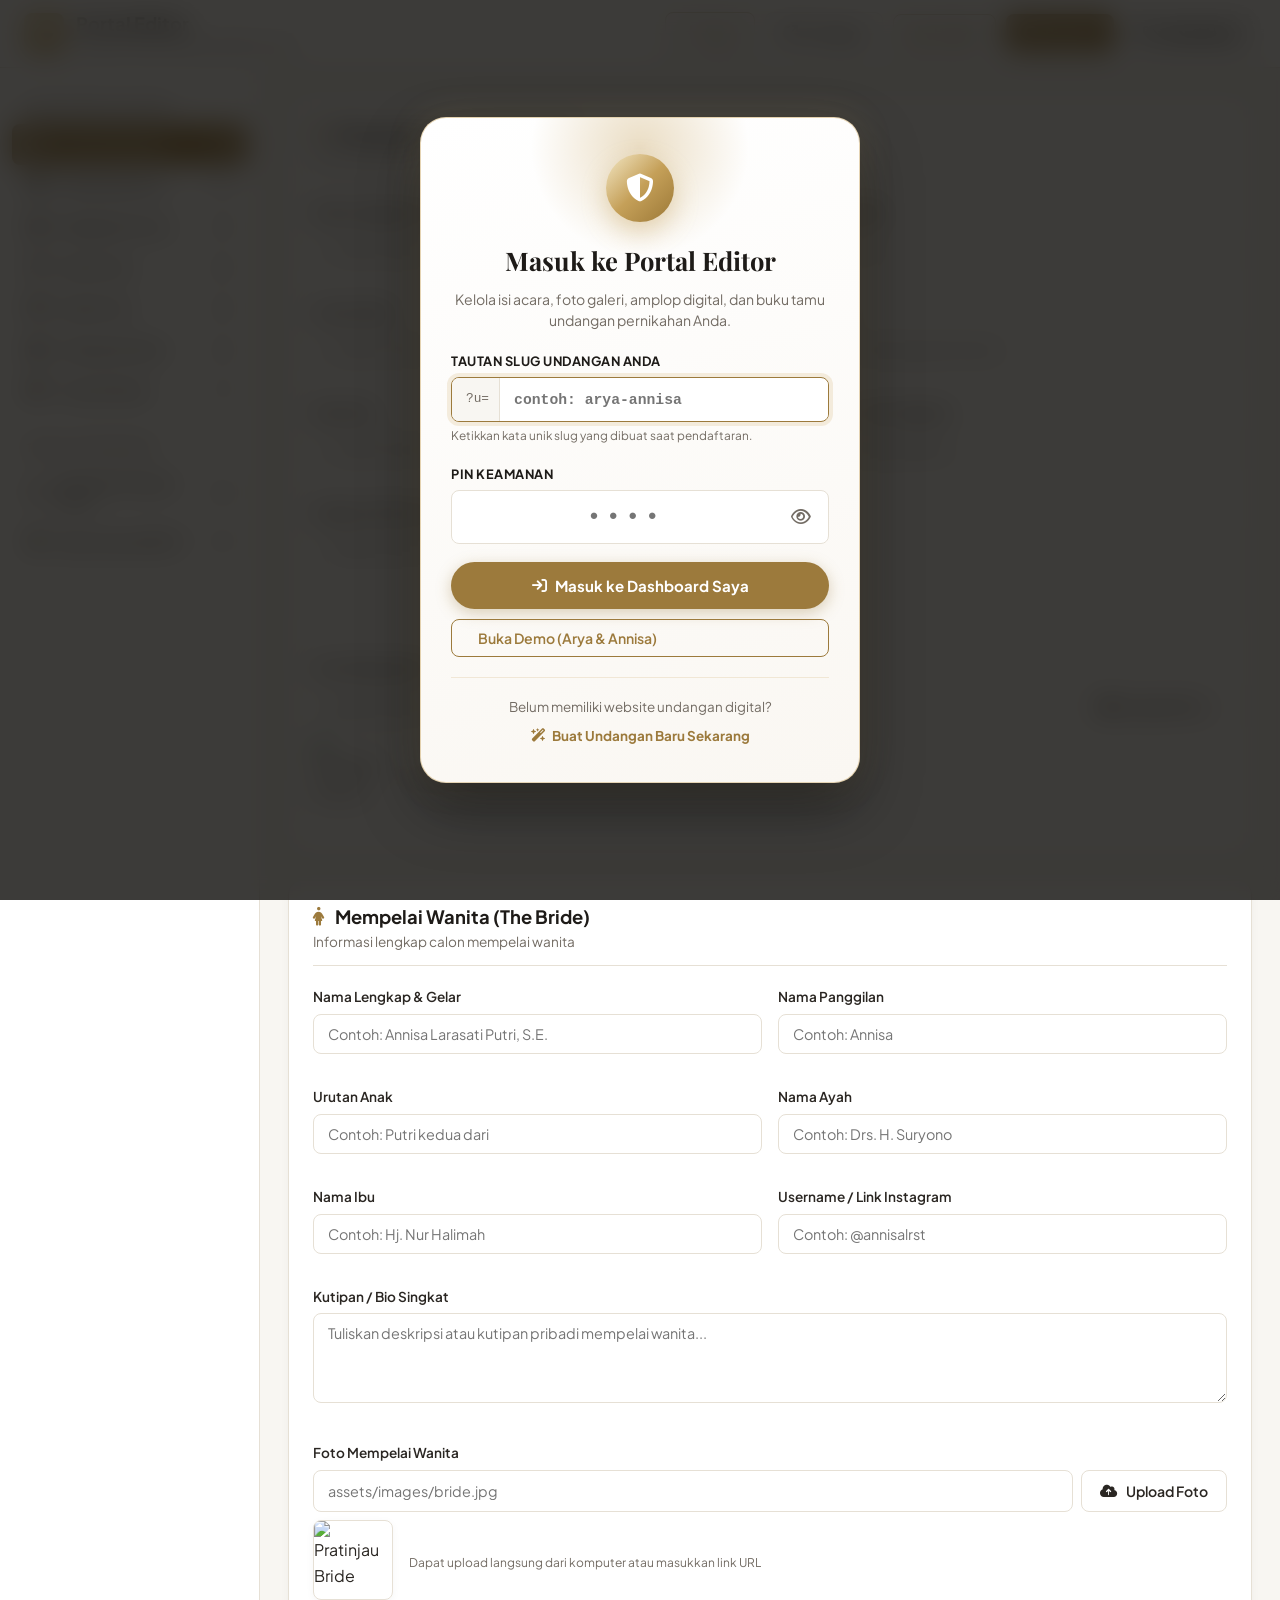
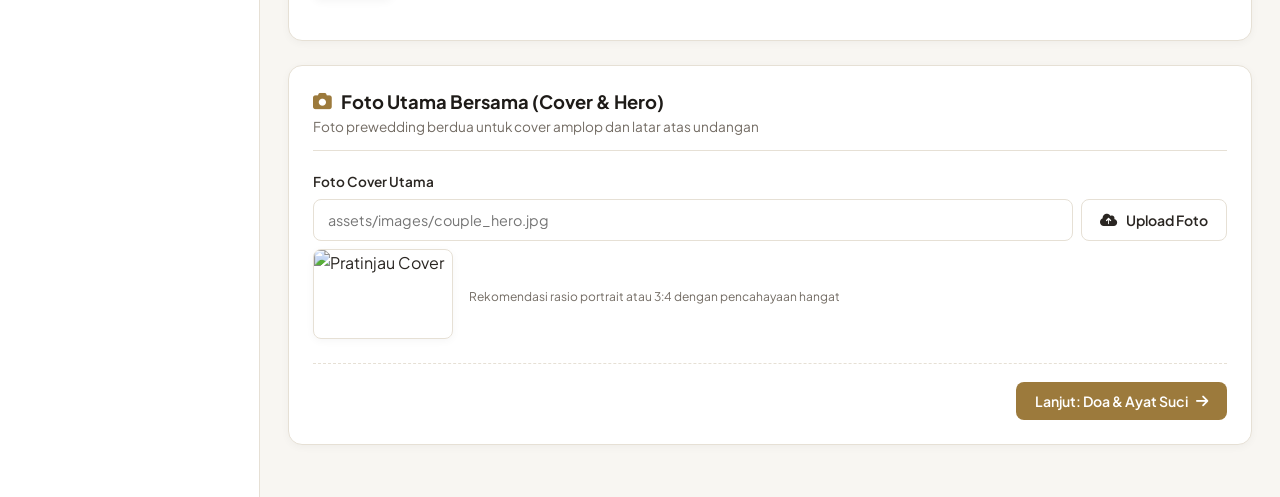
==== commit cba16117: "feat(admin): implement luxury glassmorphism PIN modal and slug login screen" ====
--- a/admin.html
+++ b/admin.html
@@ -61,6 +61,10 @@
       <button type="button" id="btn-save-all" class="btn btn-primary" title="Simpan Perubahan">
         <i class="fa-solid fa-floppy-disk"></i>
         <span>Simpan</span>
+      </button>
+      <button type="button" id="btn-admin-logout" class="btn btn-outline-secondary" onclick="logoutAdminTenant()" title="Ganti Akun Pasangan / Keluar">
+        <i class="fa-solid fa-arrow-right-from-bracket"></i>
+        <span class="btn-text">Ganti Akun</span>
       </button>
     </div>
   </header>
@@ -828,6 +832,117 @@
     </main>
   </div>
 
+  <!-- ====================================================================
+       MODAL AUTHENTICATION: PIN & SLUG LOGIN (GLASSMORPHISM LUXURY)
+       ==================================================================== -->
+  <div id="admin-auth-modal" class="auth-modal-backdrop">
+    <div class="auth-modal-card">
+      <div class="auth-modal-glow"></div>
+
+      <div class="auth-icon-badge">
+        <i class="fa-solid fa-shield-halved"></i>
+      </div>
+
+      <!-- Mode 1: Verifikasi PIN Tenant Khusus (?u=slug) -->
+      <div id="auth-mode-pin" class="auth-mode-container">
+        <h2 class="auth-modal-title">Keamanan Portal Editor</h2>
+        <p class="auth-modal-desc">
+          Masukkan PIN Keamanan untuk mengelola undangan pasangan:
+        </p>
+        <div class="auth-tenant-pill" id="auth-tenant-display">
+          <i class="fa-solid fa-heart"></i>
+          <span id="auth-tenant-name">arya-annisa</span>
+        </div>
+
+        <form id="form-verify-pin" onsubmit="handlePinSubmit(event)">
+          <div class="auth-input-group">
+            <label for="auth-input-pin">PIN Keamanan (Minimal 4 Angka)</label>
+            <div class="auth-pin-box">
+              <input type="password" id="auth-input-pin" class="auth-pin-input" placeholder="••••" maxlength="8" inputmode="numeric" autocomplete="current-password" required>
+              <button type="button" class="btn-toggle-pin" onclick="togglePinVisibility('auth-input-pin', this)" title="Lihat/Sembunyikan PIN">
+                <i class="fa-regular fa-eye"></i>
+              </button>
+            </div>
+          </div>
+
+          <div id="auth-pin-error" class="auth-alert-error" style="display: none;">
+            <i class="fa-solid fa-circle-exclamation"></i>
+            <span id="auth-pin-error-text">PIN Keamanan yang Anda masukkan salah.</span>
+          </div>
+
+          <div class="auth-action-buttons">
+            <button type="submit" id="btn-submit-pin" class="btn btn-primary btn-auth-submit">
+              <i class="fa-solid fa-arrow-right-to-bracket"></i>
+              <span>Buka Portal Editor</span>
+            </button>
+            <button type="button" class="btn btn-outline-secondary" onclick="switchToLoginMode()">
+              <i class="fa-solid fa-user-group"></i>
+              <span>Ganti Akun Pasangan Lain</span>
+            </button>
+          </div>
+        </form>
+
+        <div class="auth-footer-help">
+          <a href="https://wa.me/6285385515582?text=Halo%20Admin%20Khodim%20Undangan%2C%20saya%20lupa%20PIN%20admin%20undangan.%20Mohon%20bantuannya." target="_blank" class="auth-link-help" id="auth-wa-help-link">
+            <i class="fa-brands fa-whatsapp"></i> Lupa PIN? Hubungi Admin via WhatsApp
+          </a>
+        </div>
+      </div>
+
+      <!-- Mode 2: Login Lengkap (Slug + PIN) saat admin.html dibuka tanpa parameter ?u= -->
+      <div id="auth-mode-login" class="auth-mode-container" style="display: none;">
+        <h2 class="auth-modal-title">Masuk ke Portal Editor</h2>
+        <p class="auth-modal-desc">
+          Kelola isi acara, foto galeri, amplop digital, dan buku tamu undangan pernikahan Anda.
+        </p>
+
+        <form id="form-full-login" onsubmit="handleFullLoginSubmit(event)">
+          <div class="auth-input-group">
+            <label for="auth-input-slug">Tautan Slug Undangan Anda</label>
+            <div class="auth-text-box">
+              <span class="auth-url-prefix">?u=</span>
+              <input type="text" id="auth-input-slug" class="auth-text-input" placeholder="contoh: arya-annisa" required autocomplete="username">
+            </div>
+            <small class="auth-input-hint">Ketikkan kata unik slug yang dibuat saat pendaftaran.</small>
+          </div>
+
+          <div class="auth-input-group">
+            <label for="auth-input-login-pin">PIN Keamanan</label>
+            <div class="auth-pin-box">
+              <input type="password" id="auth-input-login-pin" class="auth-pin-input" placeholder="••••" maxlength="8" inputmode="numeric" autocomplete="current-password" required>
+              <button type="button" class="btn-toggle-pin" onclick="togglePinVisibility('auth-input-login-pin', this)" title="Lihat/Sembunyikan PIN">
+                <i class="fa-regular fa-eye"></i>
+              </button>
+            </div>
+          </div>
+
+          <div id="auth-login-error" class="auth-alert-error" style="display: none;">
+            <i class="fa-solid fa-circle-exclamation"></i>
+            <span id="auth-login-error-text">Slug atau PIN yang Anda masukkan tidak cocok.</span>
+          </div>
+
+          <div class="auth-action-buttons">
+            <button type="submit" id="btn-submit-login" class="btn btn-primary btn-auth-submit">
+              <i class="fa-solid fa-arrow-right-to-bracket"></i>
+              <span>Masuk ke Dashboard Saya</span>
+            </button>
+            <button type="button" class="btn btn-outline-primary" onclick="loginAsDemo()">
+              <i class="fa-solid fa-sparkles"></i>
+              <span>Buka Demo (Arya & Annisa)</span>
+            </button>
+          </div>
+        </form>
+
+        <div class="auth-footer-help">
+          <p>Belum memiliki website undangan digital?</p>
+          <a href="daftar.html" class="auth-link-register">
+            <i class="fa-solid fa-wand-magic-sparkles"></i> Buat Undangan Baru Sekarang
+          </a>
+        </div>
+      </div>
+    </div>
+  </div>
+
   <!-- Toast Notification -->
   <div id="admin-toast" class="admin-toast">
     <i class="fa-solid fa-circle-check"></i>
--- a/css/admin.css
+++ b/css/admin.css
@@ -1256,3 +1256,347 @@
   from { opacity: 0; transform: translateY(6px); }
   to { opacity: 1; transform: translateY(0); }
 }
+
+@keyframes authShake {
+  0%, 100% { transform: translateX(0); }
+  20%, 60% { transform: translateX(-6px); }
+  40%, 80% { transform: translateX(6px); }
+}
+
+/* ====================================================================
+   GLASSMORPHISM AUTHENTICATION MODAL (PIN & SLUG LOGIN)
+   ==================================================================== */
+.auth-modal-backdrop {
+  position: fixed;
+  inset: 0;
+  background: rgba(18, 16, 14, 0.82);
+  backdrop-filter: blur(14px);
+  -webkit-backdrop-filter: blur(14px);
+  z-index: 1000;
+  display: flex;
+  align-items: center;
+  justify-content: center;
+  padding: 20px;
+  opacity: 0;
+  pointer-events: none;
+  transition: opacity 0.3s cubic-bezier(0.16, 1, 0.3, 1);
+}
+
+.auth-modal-backdrop.show {
+  opacity: 1;
+  pointer-events: auto;
+}
+
+.auth-modal-card {
+  position: relative;
+  max-width: 440px;
+  width: 100%;
+  background: linear-gradient(165deg, #FFFFFF 0%, #FAF7F2 100%);
+  border: 1.5px solid rgba(197, 160, 89, 0.45);
+  border-radius: 26px;
+  padding: 36px 30px;
+  box-shadow: 0 25px 60px rgba(0, 0, 0, 0.4), 0 0 35px rgba(197, 160, 89, 0.15);
+  transform: translateY(20px) scale(0.95);
+  transition: all 0.35s cubic-bezier(0.16, 1, 0.3, 1);
+  text-align: center;
+  overflow: hidden;
+}
+
+.auth-modal-backdrop.show .auth-modal-card {
+  transform: translateY(0) scale(1);
+}
+
+.auth-modal-glow {
+  position: absolute;
+  top: -80px;
+  left: 50%;
+  transform: translateX(-50%);
+  width: 220px;
+  height: 220px;
+  background: radial-gradient(circle, rgba(197, 160, 89, 0.35) 0%, transparent 70%);
+  border-radius: 50%;
+  pointer-events: none;
+  z-index: 0;
+}
+
+.auth-icon-badge {
+  position: relative;
+  z-index: 1;
+  width: 68px;
+  height: 68px;
+  margin: 0 auto 18px;
+  border-radius: 50%;
+  background: linear-gradient(135deg, #F3E7C4 0%, #C5A059 50%, #9B7836 100%);
+  display: flex;
+  align-items: center;
+  justify-content: center;
+  color: #fff;
+  font-size: 1.75rem;
+  box-shadow: 0 10px 25px rgba(197, 160, 89, 0.4);
+}
+
+.auth-modal-title {
+  position: relative;
+  z-index: 1;
+  font-family: 'Playfair Display', Georgia, serif;
+  font-size: 1.6rem;
+  font-weight: 700;
+  color: var(--dark);
+  margin-bottom: 8px;
+}
+
+.auth-modal-desc {
+  position: relative;
+  z-index: 1;
+  font-size: 0.88rem;
+  color: var(--text-muted);
+  line-height: 1.5;
+  margin-bottom: 20px;
+}
+
+.auth-tenant-pill {
+  position: relative;
+  z-index: 1;
+  display: inline-flex;
+  align-items: center;
+  gap: 8px;
+  background: rgba(197, 160, 89, 0.12);
+  border: 1px solid rgba(197, 160, 89, 0.35);
+  padding: 5px 14px;
+  border-radius: 9999px;
+  color: var(--primary);
+  font-weight: 700;
+  font-size: 0.85rem;
+  font-family: monospace;
+  margin-bottom: 22px;
+}
+
+.auth-input-group {
+  position: relative;
+  z-index: 1;
+  text-align: left;
+  margin-bottom: 18px;
+}
+
+.auth-input-group label {
+  display: block;
+  font-size: 0.8rem;
+  font-weight: 700;
+  color: var(--dark);
+  margin-bottom: 6px;
+  text-transform: uppercase;
+  letter-spacing: 0.5px;
+}
+
+.auth-pin-box {
+  position: relative;
+  display: flex;
+  align-items: center;
+}
+
+.auth-pin-input {
+  width: 100%;
+  padding: 13px 44px 13px 16px;
+  font-size: 1.4rem;
+  text-align: center;
+  letter-spacing: 6px;
+  font-weight: 700;
+  border-radius: var(--radius-sm);
+  border: 1.5px solid var(--border-color);
+  background: #FFFFFF;
+  color: var(--dark);
+  font-family: monospace;
+  transition: all 0.2s ease;
+}
+
+.auth-pin-input:focus {
+  border-color: var(--primary);
+  box-shadow: 0 0 0 4px rgba(197, 160, 89, 0.18);
+  outline: none;
+}
+
+.btn-toggle-pin {
+  position: absolute;
+  right: 12px;
+  background: none;
+  border: none;
+  color: var(--text-muted);
+  font-size: 1.1rem;
+  cursor: pointer;
+  padding: 6px;
+  transition: color 0.2s ease;
+}
+
+.btn-toggle-pin:hover {
+  color: var(--primary);
+}
+
+.auth-text-box {
+  display: flex;
+  align-items: center;
+  border: 1.5px solid var(--border-color);
+  border-radius: var(--radius-sm);
+  background: #FFFFFF;
+  overflow: hidden;
+  transition: all 0.2s ease;
+}
+
+.auth-text-box:focus-within {
+  border-color: var(--primary);
+  box-shadow: 0 0 0 4px rgba(197, 160, 89, 0.18);
+}
+
+.auth-url-prefix {
+  padding: 11px 10px 11px 14px;
+  font-size: 0.8rem;
+  color: var(--text-muted);
+  background: var(--gray-bg);
+  border-right: 1px solid var(--border-color);
+  font-family: monospace;
+  white-space: nowrap;
+}
+
+.auth-text-input {
+  flex: 1;
+  padding: 11px 14px;
+  border: none;
+  outline: none;
+  font-size: 0.92rem;
+  color: var(--dark);
+  font-weight: 600;
+  font-family: monospace;
+}
+
+.auth-input-hint {
+  display: block;
+  font-size: 0.74rem;
+  color: var(--text-muted);
+  margin-top: 5px;
+}
+
+.auth-alert-error {
+  position: relative;
+  z-index: 1;
+  background: #FFEBEE;
+  border: 1px solid #FFCDD2;
+  color: #D32F2F;
+  border-radius: 10px;
+  padding: 10px 14px;
+  font-size: 0.82rem;
+  display: flex;
+  align-items: center;
+  gap: 8px;
+  margin-bottom: 18px;
+  text-align: left;
+  animation: authShake 0.4s ease;
+}
+
+.auth-action-buttons {
+  position: relative;
+  z-index: 1;
+  display: flex;
+  flex-direction: column;
+  gap: 10px;
+  margin-bottom: 20px;
+}
+
+.btn-auth-submit {
+  width: 100%;
+  padding: 13px 18px;
+  font-size: 0.94rem;
+  font-weight: 700;
+  border-radius: 9999px;
+  display: inline-flex;
+  align-items: center;
+  justify-content: center;
+  gap: 8px;
+  box-shadow: 0 4px 15px rgba(156, 122, 60, 0.35);
+}
+
+.btn-auth-submit:hover {
+  transform: translateY(-2px);
+  box-shadow: 0 8px 22px rgba(156, 122, 60, 0.45);
+}
+
+.auth-footer-help {
+  position: relative;
+  z-index: 1;
+  border-top: 1px solid rgba(197, 160, 89, 0.2);
+  padding-top: 18px;
+  font-size: 0.84rem;
+  color: var(--text-muted);
+}
+
+.auth-footer-help p {
+  margin-bottom: 6px;
+}
+
+.auth-link-help {
+  color: #25D366;
+  text-decoration: none;
+  font-weight: 600;
+  display: inline-flex;
+  align-items: center;
+  gap: 6px;
+  transition: all 0.2s ease;
+}
+
+.auth-link-help:hover {
+  color: #1EBE5D;
+  text-decoration: underline;
+}
+
+.auth-link-register {
+  color: var(--primary);
+  text-decoration: none;
+  font-weight: 700;
+  display: inline-flex;
+  align-items: center;
+  gap: 6px;
+  transition: all 0.2s ease;
+}
+
+.auth-link-register:hover {
+  color: var(--primary-hover);
+  text-decoration: underline;
+}
+
+@media (max-width: 480px) {
+  .auth-modal-card {
+    padding: 28px 18px;
+    border-radius: 20px;
+    max-height: 90vh;
+    max-height: 90dvh;
+    overflow-y: auto;
+  }
+  .auth-icon-badge {
+    width: 58px;
+    height: 58px;
+    font-size: 1.5rem;
+    margin-bottom: 14px;
+  }
+  .auth-modal-title {
+    font-size: 1.4rem;
+  }
+  .auth-modal-desc {
+    font-size: 0.82rem;
+    margin-bottom: 16px;
+  }
+  .auth-url-prefix {
+    font-size: 0.72rem;
+    padding: 10px 8px;
+  }
+  .auth-text-input {
+    font-size: 0.85rem;
+    padding: 10px;
+  }
+  .auth-pin-input {
+    font-size: 1.25rem;
+    padding: 11px 40px 11px 14px;
+    letter-spacing: 5px;
+  }
+  .btn-auth-submit {
+    padding: 12px 16px;
+    font-size: 0.88rem;
+  }
+}
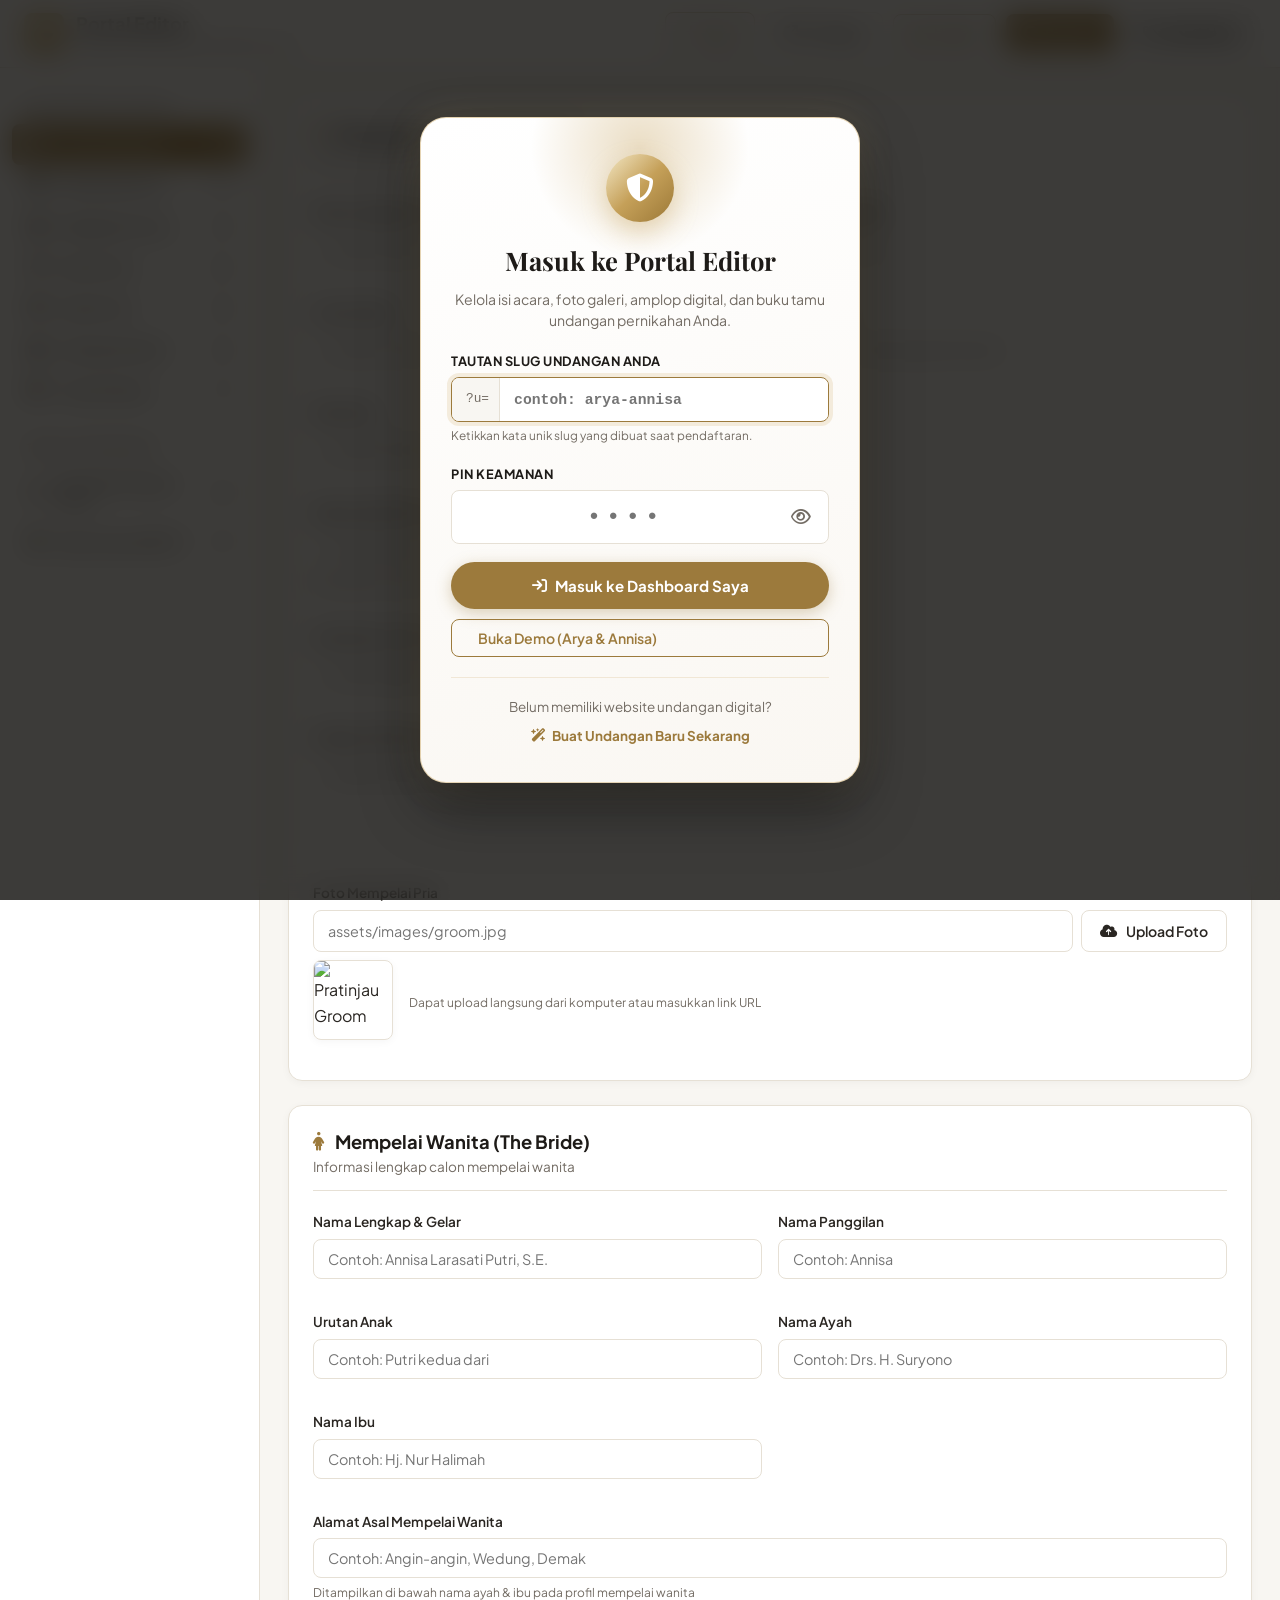
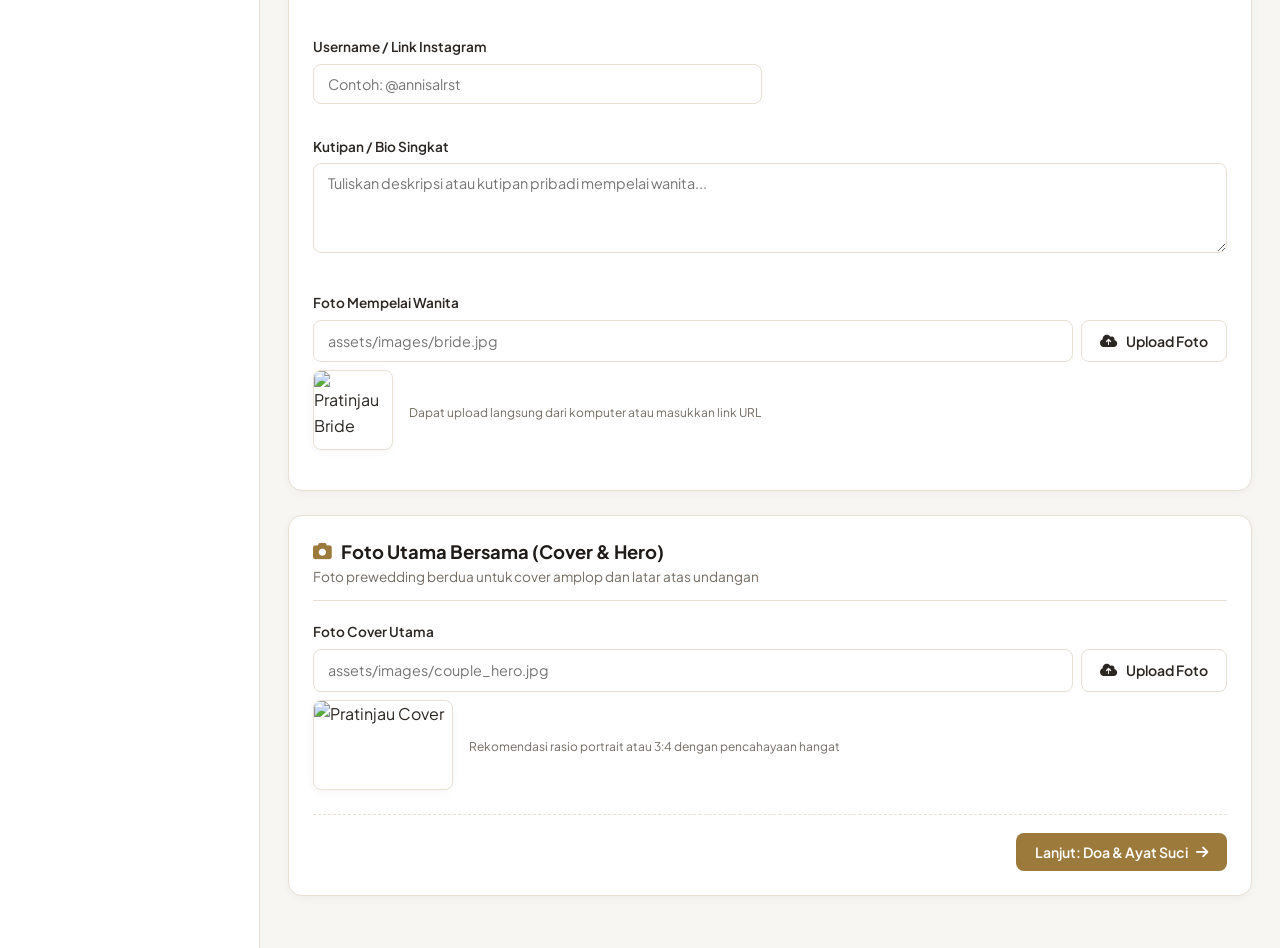
==== commit ad8c2001: "fix(couple-and-maps): add origin address fields for bride and groom, fix mother title duplication, a" ====
--- a/admin.html
+++ b/admin.html
@@ -3,6 +3,7 @@
 <head>
   <meta charset="UTF-8">
   <meta name="viewport" content="width=device-width, initial-scale=1.0, maximum-scale=1.0, user-scalable=no, viewport-fit=cover">
+  <meta name="referrer" content="no-referrer">
   <title>Portal Editor Undangan Digital - Admin Dashboard</title>
   <meta name="description" content="Portal khusus untuk mengedit isi, foto, tanggal, rekening, dan mengelola tamu undangan digital pernikahan.">
   <meta name="theme-color" content="#9C7A3C">
@@ -170,6 +171,32 @@
     <!-- CONTENT PANES -->
     <main class="admin-content">
 
+      <!-- Payment Notice Banner: Tampil jika status tenant Menunggu Pembayaran -->
+      <div id="payment-notice-banner" class="payment-notice-banner" style="display: none;">
+        <div class="payment-notice-left">
+          <div class="payment-notice-icon">
+            <i class="fa-solid fa-clock-rotate-left"></i>
+          </div>
+          <div class="payment-notice-body">
+            <div class="payment-notice-header">
+              <strong class="payment-notice-title">Status: Menunggu Konfirmasi Pembayaran</strong>
+              <span class="payment-plan-pill" id="payment-banner-plan">Paket Gold</span>
+            </div>
+            <p class="payment-notice-desc">
+              Undangan Anda berada dalam <strong>Mode Pratinjau</strong>. Segera lakukan pembayaran dan konfirmasi via WhatsApp agar seluruh fitur dapat aktif penuh dan siap disebarkan.
+            </p>
+          </div>
+        </div>
+        <div class="payment-notice-actions">
+          <button type="button" class="btn-notice-bank" onclick="openPaymentAccountModal()">
+            <i class="fa-solid fa-credit-card"></i> Lihat Rekening
+          </button>
+          <a href="#" id="payment-banner-wa-btn" target="_blank" class="btn-notice-wa">
+            <i class="fa-brands fa-whatsapp"></i> Konfirmasi Pembayaran
+          </a>
+        </div>
+      </div>
+
       <!-- ==============================================================
            TAB 1: DATA MEMPELAI
            ============================================================== -->
@@ -201,6 +228,11 @@
             <div class="form-group">
               <label class="form-label">Nama Ibu</label>
               <input type="text" id="groom-motherName" class="form-control" placeholder="Contoh: Siti Rahayu">
+            </div>
+            <div class="form-group col-span-2">
+              <label class="form-label">Alamat Asal Mempelai Pria</label>
+              <input type="text" id="groom-address" class="form-control" placeholder="Contoh: Buko, Wedung, Demak">
+              <span class="form-hint">Ditampilkan di bawah nama ayah &amp; ibu pada profil mempelai pria</span>
             </div>
             <div class="form-group">
               <label class="form-label">Username / Link Instagram</label>
@@ -254,6 +286,11 @@
             <div class="form-group">
               <label class="form-label">Nama Ibu</label>
               <input type="text" id="bride-motherName" class="form-control" placeholder="Contoh: Hj. Nur Halimah">
+            </div>
+            <div class="form-group col-span-2">
+              <label class="form-label">Alamat Asal Mempelai Wanita</label>
+              <input type="text" id="bride-address" class="form-control" placeholder="Contoh: Angin-angin, Wedung, Demak">
+              <span class="form-hint">Ditampilkan di bawah nama ayah &amp; ibu pada profil mempelai wanita</span>
             </div>
             <div class="form-group">
               <label class="form-label">Username / Link Instagram</label>
@@ -943,6 +980,79 @@
     </div>
   </div>
 
+  <!-- Modal Rekening Pembayaran Resmi -->
+  <div id="payment-account-modal" class="auth-modal-backdrop">
+    <div class="auth-modal-card">
+      <div class="auth-modal-glow"></div>
+      
+      <div class="auth-icon-badge" style="background: linear-gradient(135deg, #FFE8B2 0%, #D4AF37 50%, #997A15 100%);">
+        <i class="fa-solid fa-credit-card"></i>
+      </div>
+
+      <h2 class="auth-modal-title">Rekening Pembayaran</h2>
+      <p class="auth-modal-desc">
+        Silakan transfer sesuai paket Anda ke salah satu rekening resmi berikut:
+      </p>
+
+      <div class="admin-bank-list-box">
+        <div class="admin-bank-item">
+          <div class="admin-bank-meta">
+            <span class="admin-bank-name">Bank BCA</span>
+            <span class="admin-bank-num">4620831871</span>
+          </div>
+          <button type="button" class="btn-copy-bank" onclick="copyAdminBankText('4620831871', this)">
+            <i class="fa-regular fa-copy"></i> Salin
+          </button>
+        </div>
+
+        <div class="admin-bank-item">
+          <div class="admin-bank-meta">
+            <span class="admin-bank-name">Bank Mandiri</span>
+            <span class="admin-bank-num">1840013737273</span>
+          </div>
+          <button type="button" class="btn-copy-bank" onclick="copyAdminBankText('1840013737273', this)">
+            <i class="fa-regular fa-copy"></i> Salin
+          </button>
+        </div>
+
+        <div class="admin-bank-item">
+          <div class="admin-bank-meta">
+            <span class="admin-bank-name">SeaBank</span>
+            <span class="admin-bank-num">901899615519</span>
+          </div>
+          <button type="button" class="btn-copy-bank" onclick="copyAdminBankText('901899615519', this)">
+            <i class="fa-regular fa-copy"></i> Salin
+          </button>
+        </div>
+
+        <div class="admin-bank-item">
+          <div class="admin-bank-meta">
+            <span class="admin-bank-name">DANA / e-Wallet</span>
+            <span class="admin-bank-num">089602807020</span>
+          </div>
+          <button type="button" class="btn-copy-bank" onclick="copyAdminBankText('089602807020', this)">
+            <i class="fa-regular fa-copy"></i> Salin
+          </button>
+        </div>
+
+        <div class="admin-bank-holder">
+          <span>Atas Nama:</span>
+          <strong>Nazirul Muhammad</strong>
+        </div>
+      </div>
+
+      <div class="auth-action-buttons">
+        <a href="#" id="modal-bank-wa-btn" target="_blank" class="btn-notice-wa" style="width: 100%; justify-content: center;">
+          <i class="fa-brands fa-whatsapp"></i>
+          <span>Kirim Bukti Pembayaran via WhatsApp</span>
+        </a>
+        <button type="button" class="btn btn-outline-secondary" onclick="closePaymentAccountModal()">
+          <span>Tutup</span>
+        </button>
+      </div>
+    </div>
+  </div>
+
   <!-- Toast Notification -->
   <div id="admin-toast" class="admin-toast">
     <i class="fa-solid fa-circle-check"></i>
--- a/css/admin.css
+++ b/css/admin.css
@@ -1600,3 +1600,200 @@
     font-size: 0.88rem;
   }
 }
+
+/* ====================================================================
+   PAYMENT NOTICE BANNER & BANK DETAILS MODAL
+   ==================================================================== */
+.payment-notice-banner {
+  background: linear-gradient(135deg, #FFF9EB 0%, #FFF3D6 100%);
+  border: 1.5px solid rgba(197, 160, 89, 0.5);
+  border-radius: 16px;
+  padding: 18px 22px;
+  margin-bottom: 24px;
+  display: flex;
+  align-items: center;
+  justify-content: space-between;
+  gap: 20px;
+  box-shadow: 0 4px 20px rgba(197, 160, 89, 0.15);
+  animation: fadeIn 0.3s ease;
+}
+
+.payment-notice-left {
+  display: flex;
+  align-items: flex-start;
+  gap: 14px;
+}
+
+.payment-notice-icon {
+  width: 44px;
+  height: 44px;
+  border-radius: 12px;
+  background: rgba(197, 160, 89, 0.22);
+  color: #8E6D2F;
+  display: flex;
+  align-items: center;
+  justify-content: center;
+  font-size: 1.3rem;
+  flex-shrink: 0;
+  margin-top: 2px;
+}
+
+.payment-notice-header {
+  display: flex;
+  align-items: center;
+  gap: 10px;
+  margin-bottom: 4px;
+  flex-wrap: wrap;
+}
+
+.payment-notice-title {
+  font-size: 0.98rem;
+  color: #5B441B;
+  font-weight: 700;
+}
+
+.payment-plan-pill {
+  background: #8E6D2F;
+  color: #fff;
+  font-size: 0.7rem;
+  font-weight: 700;
+  padding: 2px 8px;
+  border-radius: 9999px;
+  text-transform: uppercase;
+}
+
+.payment-notice-desc {
+  font-size: 0.85rem;
+  color: #7A6237;
+  line-height: 1.45;
+}
+
+.payment-notice-actions {
+  display: flex;
+  align-items: center;
+  gap: 10px;
+  flex-shrink: 0;
+}
+
+.btn-notice-bank {
+  background: #FFFFFF;
+  border: 1.5px solid rgba(197, 160, 89, 0.4);
+  color: #5B441B;
+  padding: 10px 16px;
+  border-radius: 9999px;
+  font-weight: 700;
+  font-size: 0.85rem;
+  cursor: pointer;
+  display: inline-flex;
+  align-items: center;
+  gap: 6px;
+  transition: all 0.2s ease;
+  white-space: nowrap;
+}
+
+.btn-notice-bank:hover {
+  background: #FAF7F2;
+  border-color: #8E6D2F;
+  transform: translateY(-1px);
+}
+
+.btn-notice-wa {
+  background: #25D366;
+  color: #FFFFFF;
+  text-decoration: none;
+  padding: 10px 18px;
+  border-radius: 9999px;
+  font-weight: 700;
+  font-size: 0.85rem;
+  display: inline-flex;
+  align-items: center;
+  gap: 6px;
+  box-shadow: 0 4px 12px rgba(37, 211, 102, 0.3);
+  transition: all 0.2s ease;
+  white-space: nowrap;
+}
+
+.btn-notice-wa:hover {
+  background: #1EBE5D;
+  transform: translateY(-1px);
+  box-shadow: 0 6px 16px rgba(37, 211, 102, 0.4);
+}
+
+/* Modal Bank List Inside Admin */
+.admin-bank-list-box {
+  background: #FAF7F2;
+  border: 1px solid rgba(197, 160, 89, 0.3);
+  border-radius: 14px;
+  padding: 14px;
+  margin-bottom: 20px;
+  text-align: left;
+}
+
+.admin-bank-item {
+  display: flex;
+  align-items: center;
+  justify-content: space-between;
+  padding: 8px 0;
+  border-bottom: 1px dashed rgba(197, 160, 89, 0.2);
+}
+
+.admin-bank-name {
+  font-size: 0.76rem;
+  color: #736C64;
+  font-weight: 600;
+  display: block;
+}
+
+.admin-bank-num {
+  font-size: 0.95rem;
+  font-family: monospace;
+  font-weight: 700;
+  color: #1E1B18;
+}
+
+.btn-copy-bank {
+  background: rgba(197, 160, 89, 0.2);
+  border: none;
+  border-radius: 6px;
+  padding: 4px 10px;
+  font-size: 0.74rem;
+  color: #8E6D2F;
+  cursor: pointer;
+  font-weight: 600;
+  display: inline-flex;
+  align-items: center;
+  gap: 4px;
+  transition: all 0.2s ease;
+}
+
+.btn-copy-bank:hover {
+  background: #C5A059;
+  color: #fff;
+}
+
+.admin-bank-holder {
+  display: flex;
+  justify-content: space-between;
+  padding-top: 10px;
+  font-size: 0.82rem;
+  color: #5B441B;
+}
+
+@media (max-width: 768px) {
+  .payment-notice-banner {
+    flex-direction: column;
+    align-items: flex-start;
+    gap: 14px;
+    padding: 16px;
+  }
+  .payment-notice-actions {
+    width: 100%;
+    flex-direction: column;
+    gap: 8px;
+  }
+  .btn-notice-bank,
+  .btn-notice-wa {
+    width: 100%;
+    justify-content: center;
+  }
+}
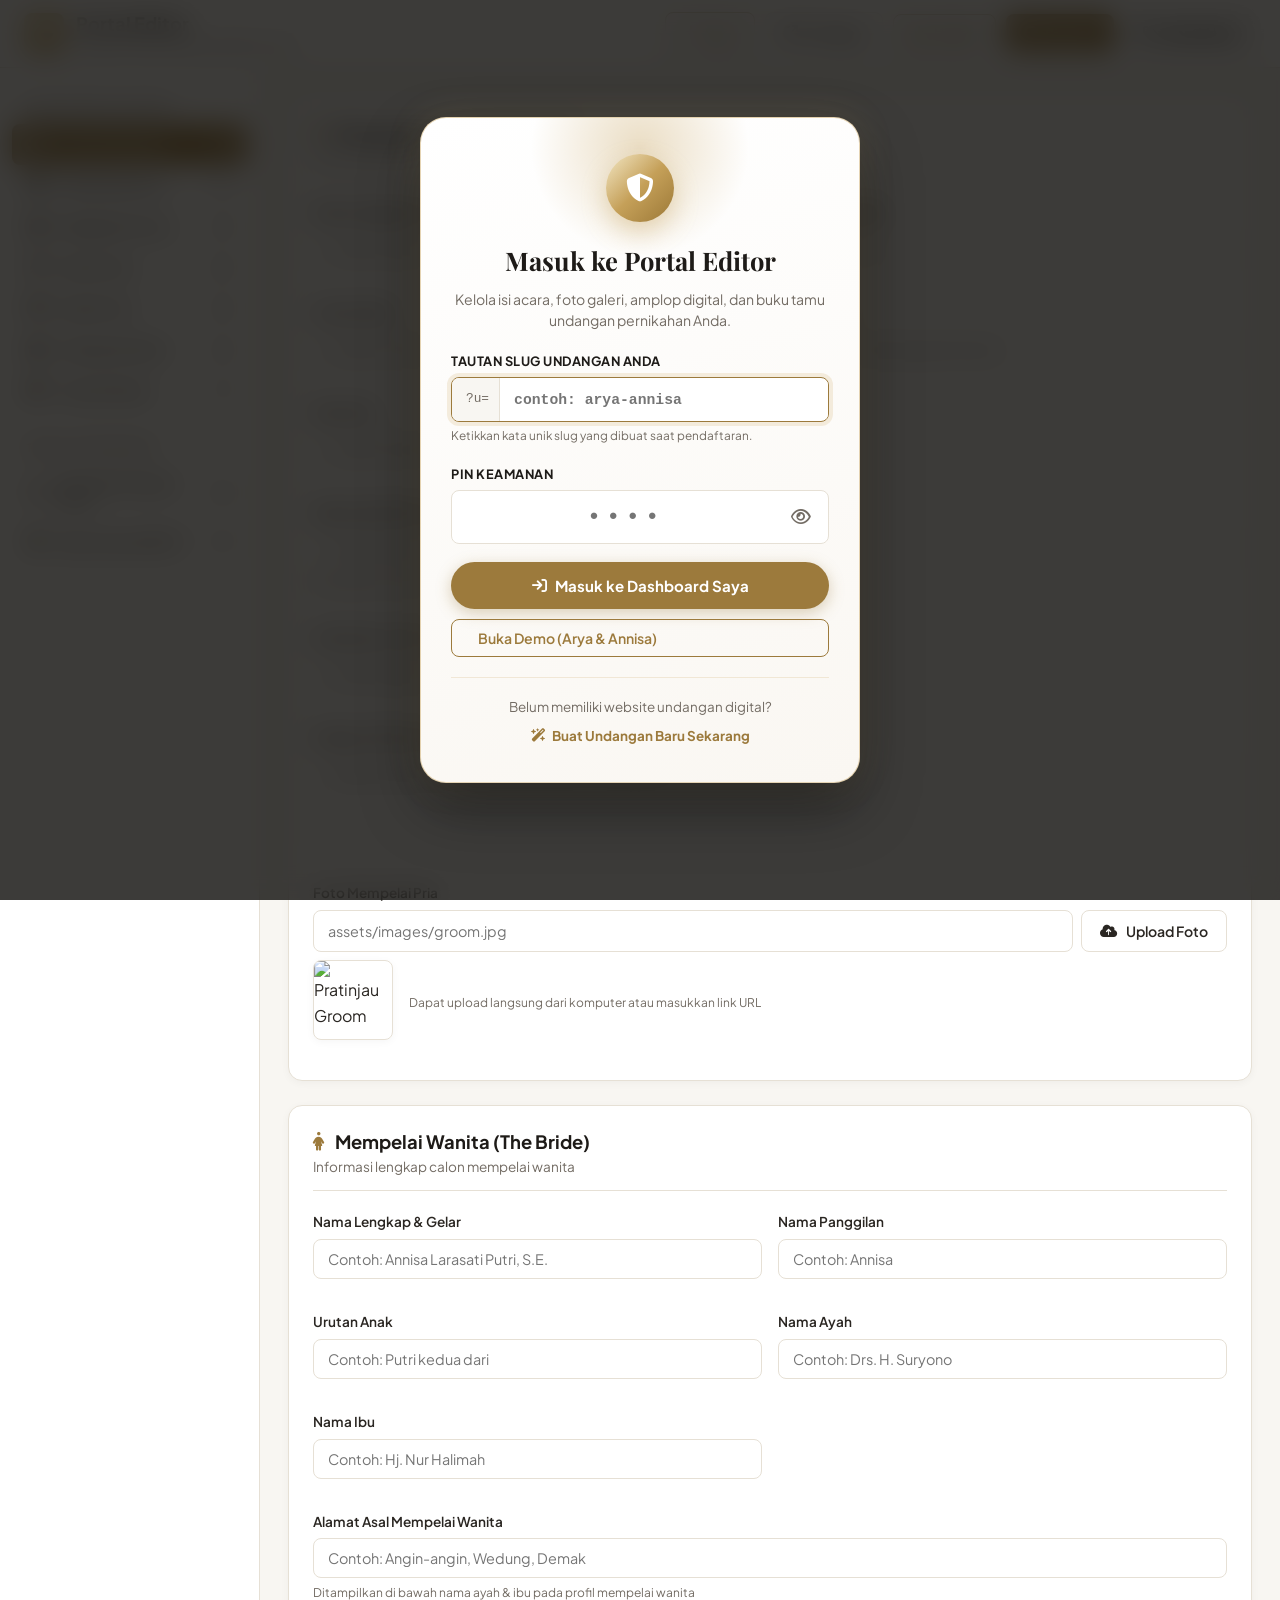
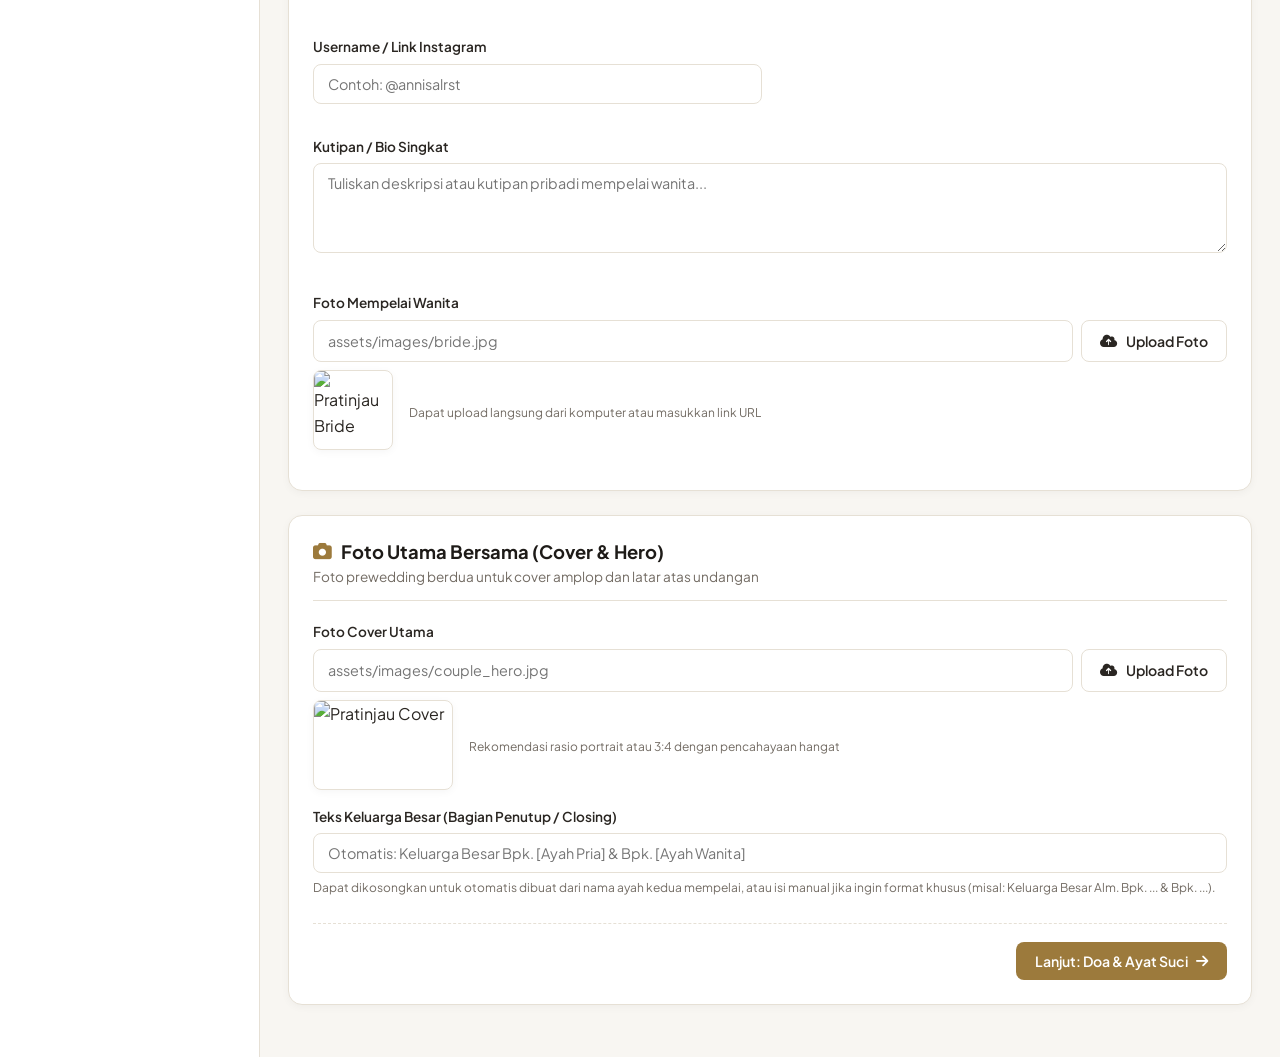
==== commit 7d17f3d8: "fix(closing): dynamically sync closing family text with parents names and add admin override" ====
--- a/admin.html
+++ b/admin.html
@@ -338,6 +338,11 @@
               <span class="form-hint">Rekomendasi rasio portrait atau 3:4 dengan pencahayaan hangat</span>
             </div>
           </div>
+          <div class="form-group" style="margin-top: 16px;">
+            <label class="form-label">Teks Keluarga Besar (Bagian Penutup / Closing)</label>
+            <input type="text" id="closingFamily" class="form-control" placeholder="Otomatis: Keluarga Besar Bpk. [Ayah Pria] & Bpk. [Ayah Wanita]">
+            <span class="form-hint">Dapat dikosongkan untuk otomatis dibuat dari nama ayah kedua mempelai, atau isi manual jika ingin format khusus (misal: Keluarga Besar Alm. Bpk. ... & Bpk. ...).</span>
+          </div>
           <div class="tab-wizard-footer">
             <div></div>
             <button type="button" class="btn btn-primary btn-wizard-next" onclick="goToAdminTab('tab-ayat')">
